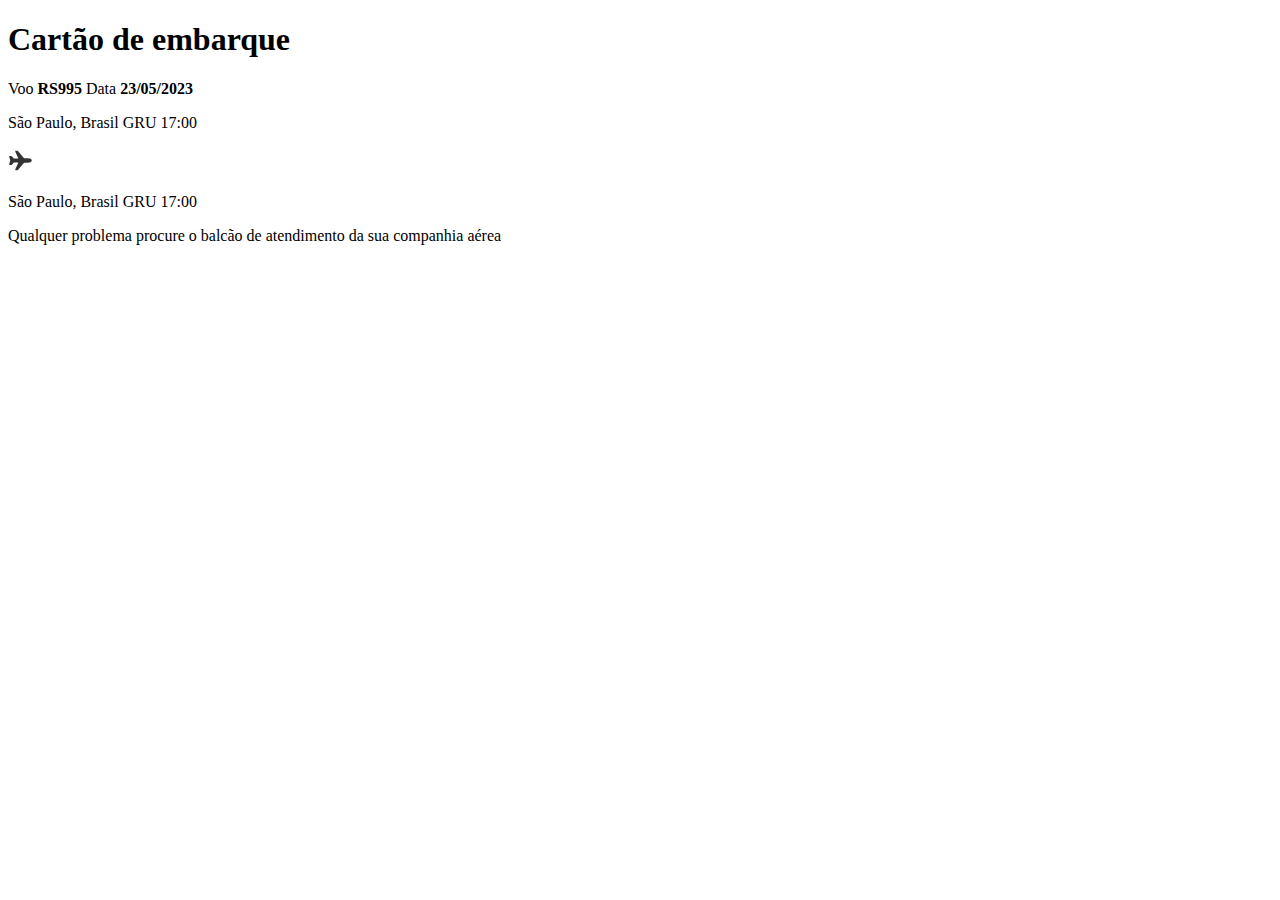
==== boarding-pass/index.html @ e6929c7a "new project" ====
<!DOCTYPE html>
<html lang="pt-br">
  <head>
    <meta charset="UTF-8" />
    <meta name="viewport" content="width=device-width, initial-scale=1.0" />
    <title>Cartão de embarque</title>
  </head>
  <body>
    <h1>Cartão de embarque</h1>
    <main>
      <div class="top">
        <div>
          <span>
            Voo
            <strong>RS995</strong>
          </span>
          <span>
            Data
            <strong>23/05/2023</strong>
          </span>
        </div>

        <div>
          <p>
            São Paulo, Brasil
            <span>GRU</span>
            <span>17:00</span>
          </p>
          <svg
            width="25"
            height="25"
            viewBox="0 0 25 25"
            fill="none"
            xmlns="http://www.w3.org/2000/svg"
          >
            <path
              d="M9.24782 22.25H8.00001C7.87463 22.25 7.75126 22.2185 7.64118 22.1585C7.53111 22.0984 7.43783 22.0118 7.3699 21.9064C7.30196 21.801 7.26153 21.6803 7.25229 21.5552C7.24306 21.4302 7.26532 21.3048 7.31704 21.1906L10.3386 14.5227L5.80157 14.4219L4.14688 16.4267C3.83141 16.8233 3.57969 17 2.93751 17H2.09751C1.96451 17.0043 1.83244 16.9764 1.71249 16.9188C1.59254 16.8612 1.48825 16.7755 1.40844 16.6691C1.29688 16.5186 1.18719 16.2636 1.29407 15.8998L2.22313 12.5717C2.23016 12.5469 2.2386 12.522 2.24798 12.4977C2.24844 12.4953 2.24844 12.4929 2.24798 12.4906C2.23829 12.4663 2.23 12.4414 2.22313 12.4161L1.29313 9.06687C1.19235 8.71016 1.30251 8.46078 1.41313 8.31406C1.48742 8.21549 1.58379 8.13573 1.69451 8.08118C1.80524 8.02664 1.92721 7.99883 2.05063 8H2.93751C3.41704 8 3.88251 8.21516 4.15626 8.5625L5.77673 10.5336L10.3386 10.4661L7.31798 3.80984C7.26618 3.69568 7.24384 3.57036 7.25298 3.44533C7.26211 3.3203 7.30245 3.19956 7.37029 3.09414C7.43813 2.98872 7.53131 2.90198 7.64132 2.84186C7.75132 2.78175 7.87464 2.75016 8.00001 2.75H9.26141C9.43739 2.75354 9.61032 2.79667 9.76734 2.8762C9.92437 2.95572 10.0615 3.0696 10.1684 3.20937L16.0302 10.3344L18.7381 10.2631C18.9364 10.2523 19.4858 10.2486 19.6128 10.2486C22.2031 10.25 23.75 11.0909 23.75 12.5C23.75 12.9434 23.5728 13.7656 22.3874 14.2887C21.6875 14.5981 20.7538 14.7547 19.6119 14.7547C19.4863 14.7547 18.9383 14.7509 18.7372 14.7402L16.0297 14.668L10.1534 21.793C10.0464 21.9321 9.9094 22.0454 9.75265 22.1246C9.59589 22.2037 9.42337 22.2465 9.24782 22.25Z"
              fill="black"
              fill-opacity="0.8"
            />
          </svg>

          <p>
            São Paulo, Brasil
            <span>GRU</span>
            <span>17:00</span>
          </p>
        </div>
      </div>
    </main>
    <p>
      Qualquer problema procure o balcão de atendimento da sua companhia aérea
    </p>
  </body>
</html>
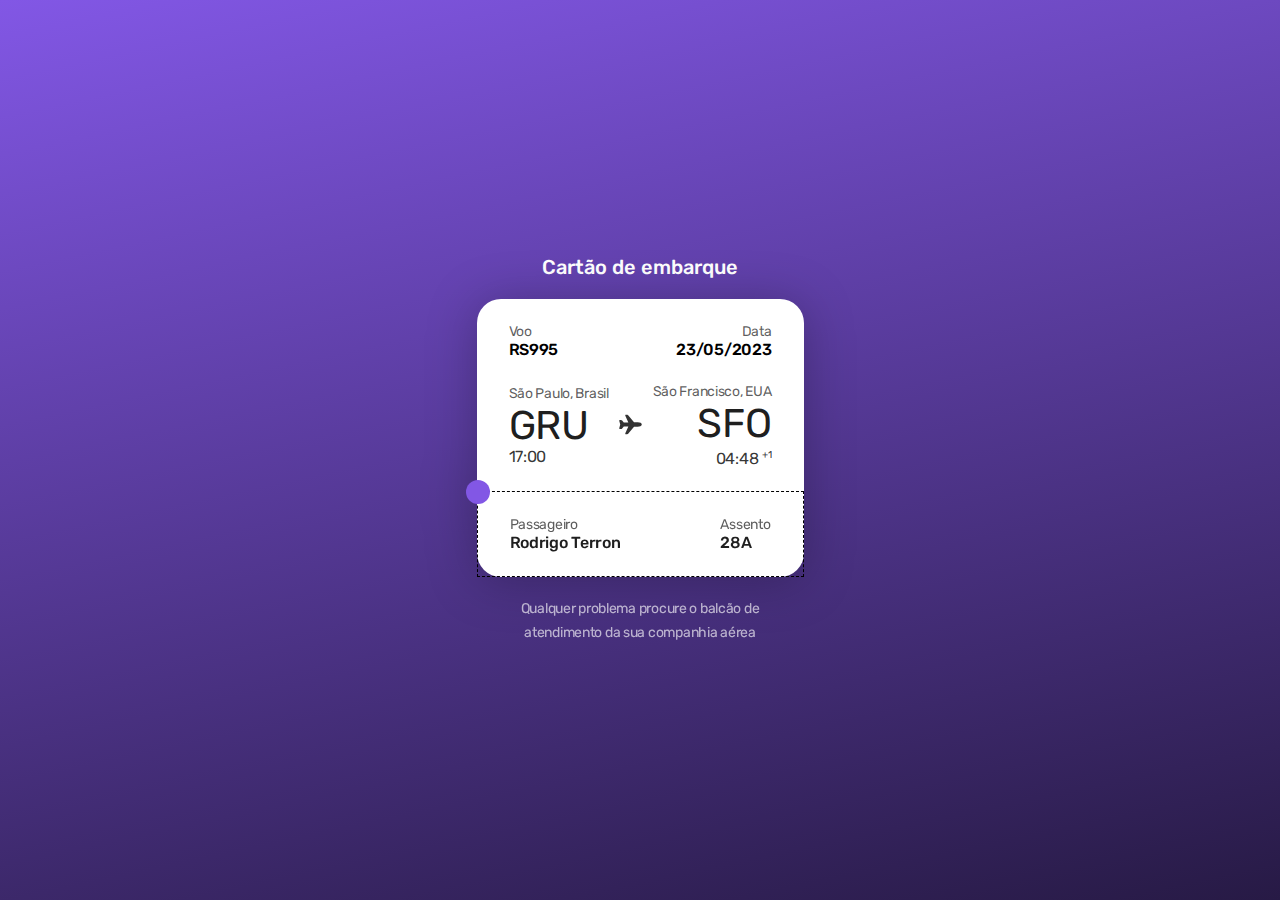
==== commit a216da8b: "top and center card" ====
--- a/boarding-pass/index.html
+++ b/boarding-pass/index.html
@@ -3,6 +3,13 @@
   <head>
     <meta charset="UTF-8" />
     <meta name="viewport" content="width=device-width, initial-scale=1.0" />
+    <link rel="stylesheet" href="style.css" />
+    <link rel="preconnect" href="https://fonts.googleapis.com" />
+    <link rel="preconnect" href="https://fonts.gstatic.com" crossorigin />
+    <link
+      href="https://fonts.googleapis.com/css2?family=Rubik:wght@400;500&display=swap"
+      rel="stylesheet"
+    />
     <title>Cartão de embarque</title>
   </head>
   <body>
@@ -10,14 +17,14 @@
     <main>
       <div class="top">
         <div>
-          <span>
+          <p>
             Voo
             <strong>RS995</strong>
-          </span>
-          <span>
+          </p>
+          <p>
             Data
             <strong>23/05/2023</strong>
-          </span>
+          </p>
         </div>
 
         <div>
@@ -41,11 +48,17 @@
           </svg>
 
           <p>
-            São Paulo, Brasil
-            <span>GRU</span>
-            <span>17:00</span>
+            São Francisco, EUA
+            <span>SFO</span>
+            <span>04:48 <sup>+1</sup></span>
           </p>
         </div>
+      </div>
+
+      <div class="center">
+        <p>Passageiro<span>Rodrigo Terron</span></p>
+        <p>Assento<span>28A</span></p>
+        <div class="ball"></div>
       </div>
     </main>
     <p>
--- a/boarding-pass/style.css
+++ b/boarding-pass/style.css
@@ -0,0 +1,151 @@
+:root {
+  font-size: 62.5%;
+}
+
+*,
+*::before,
+*::after {
+  box-sizing: border-box;
+}
+
+* {
+  margin: 0;
+  padding: 0;
+  font: inherit;
+}
+
+img,
+picture,
+svg,
+video {
+  display: block;
+  max-width: 100%;
+}
+
+body,
+input,
+button,
+textarea {
+  font-size: 1.6rem;
+
+  font-family: 'Rubik', sans-serif;
+  -webkit-font-smoothing: antialiased; /* deixa o contorno da fonte mais suave */
+}
+
+body {
+  min-height: 100vh;
+  background: linear-gradient(167.96deg, #8257e5 0%, #271a45 100%);
+  border-radius: 3.2rem;
+  
+  display: flex;
+  flex-direction: column;
+  justify-content: center;
+  align-items: center;
+  gap: 2rem;
+}
+
+h1 {
+  font-size: 2rem;
+  font-weight: 500;
+  color: #fff;
+}
+
+body > p {
+  color: #fff;
+  opacity: 0.64;
+  font-size: 1.4rem;
+  letter-spacing: -0.02em;
+  line-height: 24px;
+  text-align: center;
+
+  max-width: 30ch;
+}
+
+main {
+  background-color: #fff;
+  
+  border-radius: 2.4rem;
+  width: 32.7rem;
+  
+  filter: drop-shadow(0px 4px 24px rgba(0, 0, 0, 0.25));
+}
+
+main p {
+  display: flex;
+  flex-direction: column;
+  
+  font-size: 1.4rem;
+  letter-spacing: -0.02em;
+  font-weight: 400;
+  color: rgba(0, 0, 0, 0.64);
+}
+
+p strong {
+  font-size: 1.6rem;
+  font-weight: 500;
+  color:#000;
+}
+
+.top {
+  padding: 2.4rem 3.2rem;
+
+}
+
+.top > div:first-child {
+  display: flex;
+  justify-content: space-between;
+  margin-bottom: 2.4rem;
+}
+
+.top > div p:last-child {
+  text-align: end;
+}
+
+.top > div:last-child {
+  display: flex;
+  align-items: center;
+  justify-content: space-between;
+}
+
+.top > div:last-child p span:first-child{
+  color: rgba(0, 0, 0, 0.88);
+  font-size: 4rem;
+  font-size: 500;
+  line-height: 4.7rem;
+
+}
+.top > div:last-child p span:last-child{
+  color: rgba(0, 0, 0, 0.8);
+  font-size: 1.6rem;
+  line-height: 1.6rem;
+
+}
+
+sup {
+  font-size: 1rem;
+}
+
+.center {
+  position: relative;
+  display: flex;
+  justify-content: space-between;
+
+  border: 1px dashed #000;
+  padding: 2.4rem 3.2rem;
+}
+
+.center span {
+  color: rgba(0, 0, 0, 0.88);
+  font-weight: 500;
+  font-size: 1.6rem;
+  line-height: 1.9rem;
+}
+.ball {
+  width: 2.4rem;
+  height: 2.4rem;
+  background-color: #8257e5;
+  position: absolute;
+  top: -1.2rem;
+  left: -1.2rem;
+  border-radius: 50%;
+}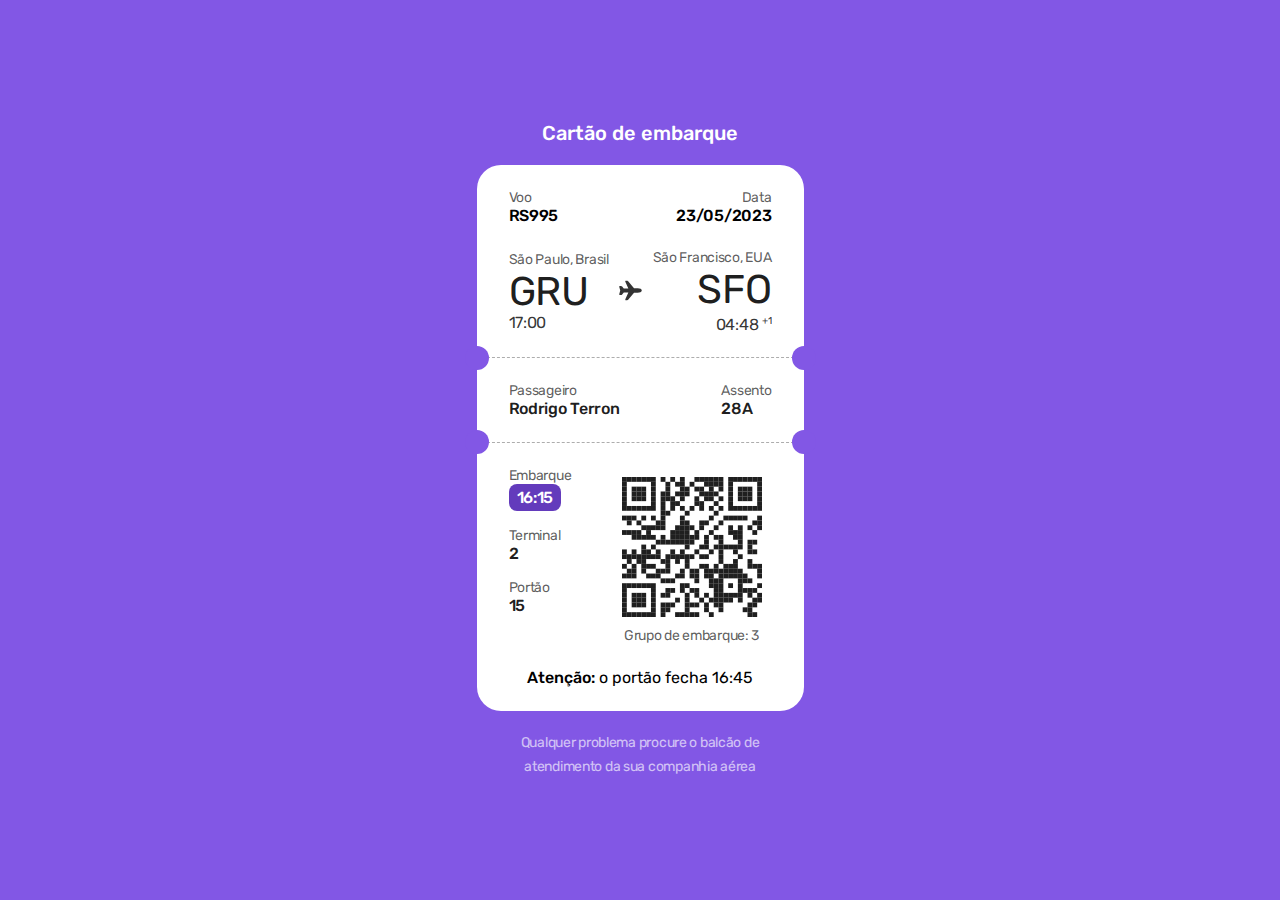
==== commit 4c560d28: "boracordar 6" ====
--- a/boarding-pass/index.html
+++ b/boarding-pass/index.html
@@ -58,8 +58,2189 @@
       <div class="center">
         <p>Passageiro<span>Rodrigo Terron</span></p>
         <p>Assento<span>28A</span></p>
-        <div class="ball"></div>
+        <div class="ball" id="b1"></div>
+        <div class="ball" id="b2"></div>
+        <div class="ball" id="b3"></div>
+        <div class="ball" id="b4"></div>
       </div>
+
+      <div class="bottom">
+        <div>
+          <p>
+            Embarque
+            <span>16:15</span>
+          </p>
+          <p>
+            Terminal
+            <span>2</span>
+          </p>
+          <p>
+            Portão
+            <span>15</span>
+          </p>
+        </div>
+        <div>
+          <svg
+            width="160"
+            height="160"
+            viewBox="0 0 160 160"
+            fill="none"
+            xmlns="http://www.w3.org/2000/svg"
+          >
+            <g clip-path="url(#clip0_1_930)">
+              <path d="M160 3.05176e-05H0V160H160V3.05176e-05Z" fill="white" />
+              <path
+                d="M14.8275 10.0001H9.99991V14.8277H14.8275V10.0001Z"
+                fill="black"
+                fill-opacity="0.88"
+              />
+              <path
+                d="M19.6551 10.0001H14.8275V14.8277H19.6551V10.0001Z"
+                fill="black"
+                fill-opacity="0.88"
+              />
+              <path
+                d="M24.4827 10.0001H19.6551V14.8277H24.4827V10.0001Z"
+                fill="black"
+                fill-opacity="0.88"
+              />
+              <path
+                d="M29.3103 10.0001H24.4827V14.8277H29.3103V10.0001Z"
+                fill="black"
+                fill-opacity="0.88"
+              />
+              <path
+                d="M34.1378 10.0001H29.3103V14.8277H34.1378V10.0001Z"
+                fill="black"
+                fill-opacity="0.88"
+              />
+              <path
+                d="M38.9654 10.0001H34.1378V14.8277H38.9654V10.0001Z"
+                fill="black"
+                fill-opacity="0.88"
+              />
+              <path
+                d="M43.793 10.0001H38.9654V14.8277H43.793V10.0001Z"
+                fill="black"
+                fill-opacity="0.88"
+              />
+              <path
+                d="M53.4482 10.0001H48.6206V14.8277H53.4482V10.0001Z"
+                fill="black"
+                fill-opacity="0.88"
+              />
+              <path
+                d="M63.1034 10.0001H58.2758V14.8277H63.1034V10.0001Z"
+                fill="black"
+                fill-opacity="0.88"
+              />
+              <path
+                d="M72.7585 10.0001H67.9309V14.8277H72.7585V10.0001Z"
+                fill="black"
+                fill-opacity="0.88"
+              />
+              <path
+                d="M87.2413 10.0001H82.4137V14.8277H87.2413V10.0001Z"
+                fill="black"
+                fill-opacity="0.88"
+              />
+              <path
+                d="M92.0689 10.0001H87.2413V14.8277H92.0689V10.0001Z"
+                fill="black"
+                fill-opacity="0.88"
+              />
+              <path
+                d="M96.8965 10.0001H92.0689V14.8277H96.8965V10.0001Z"
+                fill="black"
+                fill-opacity="0.88"
+              />
+              <path
+                d="M101.724 10.0001H96.8965V14.8277H101.724V10.0001Z"
+                fill="black"
+                fill-opacity="0.88"
+              />
+              <path
+                d="M106.552 10.0001H101.724V14.8277H106.552V10.0001Z"
+                fill="black"
+                fill-opacity="0.88"
+              />
+              <path
+                d="M111.379 10.0001H106.552V14.8277H111.379V10.0001Z"
+                fill="black"
+                fill-opacity="0.88"
+              />
+              <path
+                d="M121.034 10.0001H116.207V14.8277H121.034V10.0001Z"
+                fill="black"
+                fill-opacity="0.88"
+              />
+              <path
+                d="M125.862 10.0001H121.034V14.8277H125.862V10.0001Z"
+                fill="black"
+                fill-opacity="0.88"
+              />
+              <path
+                d="M130.69 10.0001H125.862V14.8277H130.69V10.0001Z"
+                fill="black"
+                fill-opacity="0.88"
+              />
+              <path
+                d="M135.517 10.0001H130.69V14.8277H135.517V10.0001Z"
+                fill="black"
+                fill-opacity="0.88"
+              />
+              <path
+                d="M140.345 10.0001H135.517V14.8277H140.345V10.0001Z"
+                fill="black"
+                fill-opacity="0.88"
+              />
+              <path
+                d="M145.172 10.0001H140.345V14.8277H145.172V10.0001Z"
+                fill="black"
+                fill-opacity="0.88"
+              />
+              <path
+                d="M150 10.0001H145.172V14.8277H150V10.0001Z"
+                fill="black"
+                fill-opacity="0.88"
+              />
+              <path
+                d="M14.8275 14.8277H9.99991V19.6553H14.8275V14.8277Z"
+                fill="black"
+                fill-opacity="0.88"
+              />
+              <path
+                d="M43.793 14.8277H38.9654V19.6553H43.793V14.8277Z"
+                fill="black"
+                fill-opacity="0.88"
+              />
+              <path
+                d="M58.2758 14.8277H53.4482V19.6553H58.2758V14.8277Z"
+                fill="black"
+                fill-opacity="0.88"
+              />
+              <path
+                d="M67.9309 14.8277H63.1034V19.6553H67.9309V14.8277Z"
+                fill="black"
+                fill-opacity="0.88"
+              />
+              <path
+                d="M72.7585 14.8277H67.9309V19.6553H72.7585V14.8277Z"
+                fill="black"
+                fill-opacity="0.88"
+              />
+              <path
+                d="M82.4137 14.8277H77.5861V19.6553H82.4137V14.8277Z"
+                fill="black"
+                fill-opacity="0.88"
+              />
+              <path
+                d="M96.8965 14.8277H92.0689V19.6553H96.8965V14.8277Z"
+                fill="black"
+                fill-opacity="0.88"
+              />
+              <path
+                d="M101.724 14.8277H96.8965V19.6553H101.724V14.8277Z"
+                fill="black"
+                fill-opacity="0.88"
+              />
+              <path
+                d="M106.552 14.8277H101.724V19.6553H106.552V14.8277Z"
+                fill="black"
+                fill-opacity="0.88"
+              />
+              <path
+                d="M111.379 14.8277H106.552V19.6553H111.379V14.8277Z"
+                fill="black"
+                fill-opacity="0.88"
+              />
+              <path
+                d="M121.034 14.8277H116.207V19.6553H121.034V14.8277Z"
+                fill="black"
+                fill-opacity="0.88"
+              />
+              <path
+                d="M150 14.8277H145.172V19.6553H150V14.8277Z"
+                fill="black"
+                fill-opacity="0.88"
+              />
+              <path
+                d="M14.8275 19.6553H9.99991V24.4829H14.8275V19.6553Z"
+                fill="black"
+                fill-opacity="0.88"
+              />
+              <path
+                d="M24.4827 19.6553H19.6551V24.4829H24.4827V19.6553Z"
+                fill="black"
+                fill-opacity="0.88"
+              />
+              <path
+                d="M29.3103 19.6553H24.4827V24.4829H29.3103V19.6553Z"
+                fill="black"
+                fill-opacity="0.88"
+              />
+              <path
+                d="M34.1378 19.6553H29.3103V24.4829H34.1378V19.6553Z"
+                fill="black"
+                fill-opacity="0.88"
+              />
+              <path
+                d="M43.793 19.6553H38.9654V24.4829H43.793V19.6553Z"
+                fill="black"
+                fill-opacity="0.88"
+              />
+              <path
+                d="M58.2758 19.6553H53.4482V24.4829H58.2758V19.6553Z"
+                fill="black"
+                fill-opacity="0.88"
+              />
+              <path
+                d="M72.7585 19.6553H67.9309V24.4829H72.7585V19.6553Z"
+                fill="black"
+                fill-opacity="0.88"
+              />
+              <path
+                d="M77.5861 19.6553H72.7585V24.4829H77.5861V19.6553Z"
+                fill="black"
+                fill-opacity="0.88"
+              />
+              <path
+                d="M87.2413 19.6553H82.4137V24.4829H87.2413V19.6553Z"
+                fill="black"
+                fill-opacity="0.88"
+              />
+              <path
+                d="M92.0689 19.6553H87.2413V24.4829H92.0689V19.6553Z"
+                fill="black"
+                fill-opacity="0.88"
+              />
+              <path
+                d="M101.724 19.6553H96.8965V24.4829H101.724V19.6553Z"
+                fill="black"
+                fill-opacity="0.88"
+              />
+              <path
+                d="M111.379 19.6553H106.552V24.4829H111.379V19.6553Z"
+                fill="black"
+                fill-opacity="0.88"
+              />
+              <path
+                d="M121.034 19.6553H116.207V24.4829H121.034V19.6553Z"
+                fill="black"
+                fill-opacity="0.88"
+              />
+              <path
+                d="M130.69 19.6553H125.862V24.4829H130.69V19.6553Z"
+                fill="black"
+                fill-opacity="0.88"
+              />
+              <path
+                d="M135.517 19.6553H130.69V24.4829H135.517V19.6553Z"
+                fill="black"
+                fill-opacity="0.88"
+              />
+              <path
+                d="M140.345 19.6553H135.517V24.4829H140.345V19.6553Z"
+                fill="black"
+                fill-opacity="0.88"
+              />
+              <path
+                d="M150 19.6553H145.172V24.4829H150V19.6553Z"
+                fill="black"
+                fill-opacity="0.88"
+              />
+              <path
+                d="M14.8275 24.4829H9.99991V29.3105H14.8275V24.4829Z"
+                fill="black"
+                fill-opacity="0.88"
+              />
+              <path
+                d="M24.4827 24.4829H19.6551V29.3105H24.4827V24.4829Z"
+                fill="black"
+                fill-opacity="0.88"
+              />
+              <path
+                d="M29.3103 24.4829H24.4827V29.3105H29.3103V24.4829Z"
+                fill="black"
+                fill-opacity="0.88"
+              />
+              <path
+                d="M34.1378 24.4829H29.3103V29.3105H34.1378V24.4829Z"
+                fill="black"
+                fill-opacity="0.88"
+              />
+              <path
+                d="M43.793 24.4829H38.9654V29.3105H43.793V24.4829Z"
+                fill="black"
+                fill-opacity="0.88"
+              />
+              <path
+                d="M53.4482 24.4829H48.6206V29.3105H53.4482V24.4829Z"
+                fill="black"
+                fill-opacity="0.88"
+              />
+              <path
+                d="M58.2758 24.4829H53.4482V29.3105H58.2758V24.4829Z"
+                fill="black"
+                fill-opacity="0.88"
+              />
+              <path
+                d="M67.9309 24.4829H63.1034V29.3105H67.9309V24.4829Z"
+                fill="black"
+                fill-opacity="0.88"
+              />
+              <path
+                d="M72.7585 24.4829H67.9309V29.3105H72.7585V24.4829Z"
+                fill="black"
+                fill-opacity="0.88"
+              />
+              <path
+                d="M77.5861 24.4829H72.7585V29.3105H77.5861V24.4829Z"
+                fill="black"
+                fill-opacity="0.88"
+              />
+              <path
+                d="M92.0689 24.4829H87.2413V29.3105H92.0689V24.4829Z"
+                fill="black"
+                fill-opacity="0.88"
+              />
+              <path
+                d="M96.8965 24.4829H92.0689V29.3105H96.8965V24.4829Z"
+                fill="black"
+                fill-opacity="0.88"
+              />
+              <path
+                d="M101.724 24.4829H96.8965V29.3105H101.724V24.4829Z"
+                fill="black"
+                fill-opacity="0.88"
+              />
+              <path
+                d="M106.552 24.4829H101.724V29.3105H106.552V24.4829Z"
+                fill="black"
+                fill-opacity="0.88"
+              />
+              <path
+                d="M121.034 24.4829H116.207V29.3105H121.034V24.4829Z"
+                fill="black"
+                fill-opacity="0.88"
+              />
+              <path
+                d="M130.69 24.4829H125.862V29.3105H130.69V24.4829Z"
+                fill="black"
+                fill-opacity="0.88"
+              />
+              <path
+                d="M135.517 24.4829H130.69V29.3105H135.517V24.4829Z"
+                fill="black"
+                fill-opacity="0.88"
+              />
+              <path
+                d="M140.345 24.4829H135.517V29.3105H140.345V24.4829Z"
+                fill="black"
+                fill-opacity="0.88"
+              />
+              <path
+                d="M150 24.4829H145.172V29.3105H150V24.4829Z"
+                fill="black"
+                fill-opacity="0.88"
+              />
+              <path
+                d="M14.8275 29.3105H9.99991V34.1381H14.8275V29.3105Z"
+                fill="black"
+                fill-opacity="0.88"
+              />
+              <path
+                d="M24.4827 29.3105H19.6551V34.1381H24.4827V29.3105Z"
+                fill="black"
+                fill-opacity="0.88"
+              />
+              <path
+                d="M29.3103 29.3105H24.4827V34.1381H29.3103V29.3105Z"
+                fill="black"
+                fill-opacity="0.88"
+              />
+              <path
+                d="M34.1378 29.3105H29.3103V34.1381H34.1378V29.3105Z"
+                fill="black"
+                fill-opacity="0.88"
+              />
+              <path
+                d="M43.793 29.3105H38.9654V34.1381H43.793V29.3105Z"
+                fill="black"
+                fill-opacity="0.88"
+              />
+              <path
+                d="M53.4482 29.3105H48.6206V34.1381H53.4482V29.3105Z"
+                fill="black"
+                fill-opacity="0.88"
+              />
+              <path
+                d="M58.2758 29.3105H53.4482V34.1381H58.2758V29.3105Z"
+                fill="black"
+                fill-opacity="0.88"
+              />
+              <path
+                d="M63.1034 29.3105H58.2758V34.1381H63.1034V29.3105Z"
+                fill="black"
+                fill-opacity="0.88"
+              />
+              <path
+                d="M72.7585 29.3105H67.9309V34.1381H72.7585V29.3105Z"
+                fill="black"
+                fill-opacity="0.88"
+              />
+              <path
+                d="M87.2413 29.3105H82.4137V34.1381H87.2413V29.3105Z"
+                fill="black"
+                fill-opacity="0.88"
+              />
+              <path
+                d="M96.8965 29.3105H92.0689V34.1381H96.8965V29.3105Z"
+                fill="black"
+                fill-opacity="0.88"
+              />
+              <path
+                d="M101.724 29.3105H96.8965V34.1381H101.724V29.3105Z"
+                fill="black"
+                fill-opacity="0.88"
+              />
+              <path
+                d="M111.379 29.3105H106.552V34.1381H111.379V29.3105Z"
+                fill="black"
+                fill-opacity="0.88"
+              />
+              <path
+                d="M121.034 29.3105H116.207V34.1381H121.034V29.3105Z"
+                fill="black"
+                fill-opacity="0.88"
+              />
+              <path
+                d="M130.69 29.3105H125.862V34.1381H130.69V29.3105Z"
+                fill="black"
+                fill-opacity="0.88"
+              />
+              <path
+                d="M135.517 29.3105H130.69V34.1381H135.517V29.3105Z"
+                fill="black"
+                fill-opacity="0.88"
+              />
+              <path
+                d="M140.345 29.3105H135.517V34.1381H140.345V29.3105Z"
+                fill="black"
+                fill-opacity="0.88"
+              />
+              <path
+                d="M150 29.3105H145.172V34.1381H150V29.3105Z"
+                fill="black"
+                fill-opacity="0.88"
+              />
+              <path
+                d="M14.8275 34.1381H9.99991V38.9656H14.8275V34.1381Z"
+                fill="black"
+                fill-opacity="0.88"
+              />
+              <path
+                d="M43.793 34.1381H38.9654V38.9656H43.793V34.1381Z"
+                fill="black"
+                fill-opacity="0.88"
+              />
+              <path
+                d="M53.4482 34.1381H48.6206V38.9656H53.4482V34.1381Z"
+                fill="black"
+                fill-opacity="0.88"
+              />
+              <path
+                d="M63.1034 34.1381H58.2758V38.9656H63.1034V34.1381Z"
+                fill="black"
+                fill-opacity="0.88"
+              />
+              <path
+                d="M67.9309 34.1381H63.1034V38.9656H67.9309V34.1381Z"
+                fill="black"
+                fill-opacity="0.88"
+              />
+              <path
+                d="M87.2413 34.1381H82.4137V38.9656H87.2413V34.1381Z"
+                fill="black"
+                fill-opacity="0.88"
+              />
+              <path
+                d="M92.0689 34.1381H87.2413V38.9656H92.0689V34.1381Z"
+                fill="black"
+                fill-opacity="0.88"
+              />
+              <path
+                d="M106.552 34.1381H101.724V38.9656H106.552V34.1381Z"
+                fill="black"
+                fill-opacity="0.88"
+              />
+              <path
+                d="M121.034 34.1381H116.207V38.9656H121.034V34.1381Z"
+                fill="black"
+                fill-opacity="0.88"
+              />
+              <path
+                d="M150 34.1381H145.172V38.9656H150V34.1381Z"
+                fill="black"
+                fill-opacity="0.88"
+              />
+              <path
+                d="M14.8275 38.9656H9.99991V43.7932H14.8275V38.9656Z"
+                fill="black"
+                fill-opacity="0.88"
+              />
+              <path
+                d="M19.6551 38.9656H14.8275V43.7932H19.6551V38.9656Z"
+                fill="black"
+                fill-opacity="0.88"
+              />
+              <path
+                d="M24.4827 38.9656H19.6551V43.7932H24.4827V38.9656Z"
+                fill="black"
+                fill-opacity="0.88"
+              />
+              <path
+                d="M29.3103 38.9656H24.4827V43.7932H29.3103V38.9656Z"
+                fill="black"
+                fill-opacity="0.88"
+              />
+              <path
+                d="M34.1378 38.9656H29.3103V43.7932H34.1378V38.9656Z"
+                fill="black"
+                fill-opacity="0.88"
+              />
+              <path
+                d="M38.9654 38.9656H34.1378V43.7932H38.9654V38.9656Z"
+                fill="black"
+                fill-opacity="0.88"
+              />
+              <path
+                d="M43.793 38.9656H38.9654V43.7932H43.793V38.9656Z"
+                fill="black"
+                fill-opacity="0.88"
+              />
+              <path
+                d="M53.4482 38.9656H48.6206V43.7932H53.4482V38.9656Z"
+                fill="black"
+                fill-opacity="0.88"
+              />
+              <path
+                d="M63.1034 38.9656H58.2758V43.7932H63.1034V38.9656Z"
+                fill="black"
+                fill-opacity="0.88"
+              />
+              <path
+                d="M72.7585 38.9656H67.9309V43.7932H72.7585V38.9656Z"
+                fill="black"
+                fill-opacity="0.88"
+              />
+              <path
+                d="M82.4137 38.9656H77.5861V43.7932H82.4137V38.9656Z"
+                fill="black"
+                fill-opacity="0.88"
+              />
+              <path
+                d="M92.0689 38.9656H87.2413V43.7932H92.0689V38.9656Z"
+                fill="black"
+                fill-opacity="0.88"
+              />
+              <path
+                d="M101.724 38.9656H96.8965V43.7932H101.724V38.9656Z"
+                fill="black"
+                fill-opacity="0.88"
+              />
+              <path
+                d="M111.379 38.9656H106.552V43.7932H111.379V38.9656Z"
+                fill="black"
+                fill-opacity="0.88"
+              />
+              <path
+                d="M121.034 38.9656H116.207V43.7932H121.034V38.9656Z"
+                fill="black"
+                fill-opacity="0.88"
+              />
+              <path
+                d="M125.862 38.9656H121.034V43.7932H125.862V38.9656Z"
+                fill="black"
+                fill-opacity="0.88"
+              />
+              <path
+                d="M130.69 38.9656H125.862V43.7932H130.69V38.9656Z"
+                fill="black"
+                fill-opacity="0.88"
+              />
+              <path
+                d="M135.517 38.9656H130.69V43.7932H135.517V38.9656Z"
+                fill="black"
+                fill-opacity="0.88"
+              />
+              <path
+                d="M140.345 38.9656H135.517V43.7932H140.345V38.9656Z"
+                fill="black"
+                fill-opacity="0.88"
+              />
+              <path
+                d="M145.172 38.9656H140.345V43.7932H145.172V38.9656Z"
+                fill="black"
+                fill-opacity="0.88"
+              />
+              <path
+                d="M150 38.9656H145.172V43.7932H150V38.9656Z"
+                fill="black"
+                fill-opacity="0.88"
+              />
+              <path
+                d="M53.4482 43.7932H48.6206V48.6208H53.4482V43.7932Z"
+                fill="black"
+                fill-opacity="0.88"
+              />
+              <path
+                d="M58.2758 43.7932H53.4482V48.6208H58.2758V43.7932Z"
+                fill="black"
+                fill-opacity="0.88"
+              />
+              <path
+                d="M77.5861 43.7932H72.7585V48.6208H77.5861V43.7932Z"
+                fill="black"
+                fill-opacity="0.88"
+              />
+              <path
+                d="M106.552 43.7932H101.724V48.6208H106.552V43.7932Z"
+                fill="black"
+                fill-opacity="0.88"
+              />
+              <path
+                d="M14.8275 48.6208H9.99991V53.4484H14.8275V48.6208Z"
+                fill="black"
+                fill-opacity="0.88"
+              />
+              <path
+                d="M19.6551 48.6208H14.8275V53.4484H19.6551V48.6208Z"
+                fill="black"
+                fill-opacity="0.88"
+              />
+              <path
+                d="M24.4827 48.6208H19.6551V53.4484H24.4827V48.6208Z"
+                fill="black"
+                fill-opacity="0.88"
+              />
+              <path
+                d="M34.1378 48.6208H29.3103V53.4484H34.1378V48.6208Z"
+                fill="black"
+                fill-opacity="0.88"
+              />
+              <path
+                d="M43.793 48.6208H38.9654V53.4484H43.793V48.6208Z"
+                fill="black"
+                fill-opacity="0.88"
+              />
+              <path
+                d="M53.4482 48.6208H48.6206V53.4484H53.4482V48.6208Z"
+                fill="black"
+                fill-opacity="0.88"
+              />
+              <path
+                d="M72.7585 48.6208H67.9309V53.4484H72.7585V48.6208Z"
+                fill="black"
+                fill-opacity="0.88"
+              />
+              <path
+                d="M101.724 48.6208H96.8965V53.4484H101.724V48.6208Z"
+                fill="black"
+                fill-opacity="0.88"
+              />
+              <path
+                d="M116.207 48.6208H111.379V53.4484H116.207V48.6208Z"
+                fill="black"
+                fill-opacity="0.88"
+              />
+              <path
+                d="M121.034 48.6208H116.207V53.4484H121.034V48.6208Z"
+                fill="black"
+                fill-opacity="0.88"
+              />
+              <path
+                d="M125.862 48.6208H121.034V53.4484H125.862V48.6208Z"
+                fill="black"
+                fill-opacity="0.88"
+              />
+              <path
+                d="M130.69 48.6208H125.862V53.4484H130.69V48.6208Z"
+                fill="black"
+                fill-opacity="0.88"
+              />
+              <path
+                d="M135.517 48.6208H130.69V53.4484H135.517V48.6208Z"
+                fill="black"
+                fill-opacity="0.88"
+              />
+              <path
+                d="M150 48.6208H145.172V53.4484H150V48.6208Z"
+                fill="black"
+                fill-opacity="0.88"
+              />
+              <path
+                d="M19.6551 53.4484H14.8275V58.276H19.6551V53.4484Z"
+                fill="black"
+                fill-opacity="0.88"
+              />
+              <path
+                d="M29.3103 53.4484H24.4827V58.276H29.3103V53.4484Z"
+                fill="black"
+                fill-opacity="0.88"
+              />
+              <path
+                d="M48.6206 53.4484H43.793V58.276H48.6206V53.4484Z"
+                fill="black"
+                fill-opacity="0.88"
+              />
+              <path
+                d="M53.4482 53.4484H48.6206V58.276H53.4482V53.4484Z"
+                fill="black"
+                fill-opacity="0.88"
+              />
+              <path
+                d="M72.7585 53.4484H67.9309V58.276H72.7585V53.4484Z"
+                fill="black"
+                fill-opacity="0.88"
+              />
+              <path
+                d="M77.5861 53.4484H72.7585V58.276H77.5861V53.4484Z"
+                fill="black"
+                fill-opacity="0.88"
+              />
+              <path
+                d="M92.0689 53.4484H87.2413V58.276H92.0689V53.4484Z"
+                fill="black"
+                fill-opacity="0.88"
+              />
+              <path
+                d="M96.8965 53.4484H92.0689V58.276H96.8965V53.4484Z"
+                fill="black"
+                fill-opacity="0.88"
+              />
+              <path
+                d="M111.379 53.4484H106.552V58.276H111.379V53.4484Z"
+                fill="black"
+                fill-opacity="0.88"
+              />
+              <path
+                d="M145.172 53.4484H140.345V58.276H145.172V53.4484Z"
+                fill="black"
+                fill-opacity="0.88"
+              />
+              <path
+                d="M150 53.4484H145.172V58.276H150V53.4484Z"
+                fill="black"
+                fill-opacity="0.88"
+              />
+              <path
+                d="M34.1378 58.276H29.3103V63.1036H34.1378V58.276Z"
+                fill="black"
+                fill-opacity="0.88"
+              />
+              <path
+                d="M38.9654 58.276H34.1378V63.1036H38.9654V58.276Z"
+                fill="black"
+                fill-opacity="0.88"
+              />
+              <path
+                d="M43.793 58.276H38.9654V63.1036H43.793V58.276Z"
+                fill="black"
+                fill-opacity="0.88"
+              />
+              <path
+                d="M48.6206 58.276H43.793V63.1036H48.6206V58.276Z"
+                fill="black"
+                fill-opacity="0.88"
+              />
+              <path
+                d="M53.4482 58.276H48.6206V63.1036H53.4482V58.276Z"
+                fill="black"
+                fill-opacity="0.88"
+              />
+              <path
+                d="M67.9309 58.276H63.1034V63.1036H67.9309V58.276Z"
+                fill="black"
+                fill-opacity="0.88"
+              />
+              <path
+                d="M72.7585 58.276H67.9309V63.1036H72.7585V58.276Z"
+                fill="black"
+                fill-opacity="0.88"
+              />
+              <path
+                d="M77.5861 58.276H72.7585V63.1036H77.5861V58.276Z"
+                fill="black"
+                fill-opacity="0.88"
+              />
+              <path
+                d="M82.4137 58.276H77.5861V63.1036H82.4137V58.276Z"
+                fill="black"
+                fill-opacity="0.88"
+              />
+              <path
+                d="M92.0689 58.276H87.2413V63.1036H92.0689V58.276Z"
+                fill="black"
+                fill-opacity="0.88"
+              />
+              <path
+                d="M106.552 58.276H101.724V63.1036H106.552V58.276Z"
+                fill="black"
+                fill-opacity="0.88"
+              />
+              <path
+                d="M121.034 58.276H116.207V63.1036H121.034V58.276Z"
+                fill="black"
+                fill-opacity="0.88"
+              />
+              <path
+                d="M130.69 58.276H125.862V63.1036H130.69V58.276Z"
+                fill="black"
+                fill-opacity="0.88"
+              />
+              <path
+                d="M140.345 58.276H135.517V63.1036H140.345V58.276Z"
+                fill="black"
+                fill-opacity="0.88"
+              />
+              <path
+                d="M150 58.276H145.172V63.1036H150V58.276Z"
+                fill="black"
+                fill-opacity="0.88"
+              />
+              <path
+                d="M14.8275 63.1036H9.99991V67.9312H14.8275V63.1036Z"
+                fill="black"
+                fill-opacity="0.88"
+              />
+              <path
+                d="M19.6551 63.1036H14.8275V67.9312H19.6551V63.1036Z"
+                fill="black"
+                fill-opacity="0.88"
+              />
+              <path
+                d="M24.4827 63.1036H19.6551V67.9312H24.4827V63.1036Z"
+                fill="black"
+                fill-opacity="0.88"
+              />
+              <path
+                d="M29.3103 63.1036H24.4827V67.9312H29.3103V63.1036Z"
+                fill="black"
+                fill-opacity="0.88"
+              />
+              <path
+                d="M38.9654 63.1036H34.1378V67.9312H38.9654V63.1036Z"
+                fill="black"
+                fill-opacity="0.88"
+              />
+              <path
+                d="M63.1034 63.1036H58.2758V67.9312H63.1034V63.1036Z"
+                fill="black"
+                fill-opacity="0.88"
+              />
+              <path
+                d="M67.9309 63.1036H63.1034V67.9312H67.9309V63.1036Z"
+                fill="black"
+                fill-opacity="0.88"
+              />
+              <path
+                d="M72.7585 63.1036H67.9309V67.9312H72.7585V63.1036Z"
+                fill="black"
+                fill-opacity="0.88"
+              />
+              <path
+                d="M77.5861 63.1036H72.7585V67.9312H77.5861V63.1036Z"
+                fill="black"
+                fill-opacity="0.88"
+              />
+              <path
+                d="M87.2413 63.1036H82.4137V67.9312H87.2413V63.1036Z"
+                fill="black"
+                fill-opacity="0.88"
+              />
+              <path
+                d="M101.724 63.1036H96.8965V67.9312H101.724V63.1036Z"
+                fill="black"
+                fill-opacity="0.88"
+              />
+              <path
+                d="M121.034 63.1036H116.207V67.9312H121.034V63.1036Z"
+                fill="black"
+                fill-opacity="0.88"
+              />
+              <path
+                d="M125.862 63.1036H121.034V67.9312H125.862V63.1036Z"
+                fill="black"
+                fill-opacity="0.88"
+              />
+              <path
+                d="M130.69 63.1036H125.862V67.9312H130.69V63.1036Z"
+                fill="black"
+                fill-opacity="0.88"
+              />
+              <path
+                d="M145.172 63.1036H140.345V67.9312H145.172V63.1036Z"
+                fill="black"
+                fill-opacity="0.88"
+              />
+              <path
+                d="M24.4827 67.9312H19.6551V72.7587H24.4827V67.9312Z"
+                fill="black"
+                fill-opacity="0.88"
+              />
+              <path
+                d="M29.3103 67.9312H24.4827V72.7587H29.3103V67.9312Z"
+                fill="black"
+                fill-opacity="0.88"
+              />
+              <path
+                d="M34.1378 67.9312H29.3103V72.7587H34.1378V67.9312Z"
+                fill="black"
+                fill-opacity="0.88"
+              />
+              <path
+                d="M38.9654 67.9312H34.1378V72.7587H38.9654V67.9312Z"
+                fill="black"
+                fill-opacity="0.88"
+              />
+              <path
+                d="M43.793 67.9312H38.9654V72.7587H43.793V67.9312Z"
+                fill="black"
+                fill-opacity="0.88"
+              />
+              <path
+                d="M53.4482 67.9312H48.6206V72.7587H53.4482V67.9312Z"
+                fill="black"
+                fill-opacity="0.88"
+              />
+              <path
+                d="M63.1034 67.9312H58.2758V72.7587H63.1034V67.9312Z"
+                fill="black"
+                fill-opacity="0.88"
+              />
+              <path
+                d="M67.9309 67.9312H63.1034V72.7587H67.9309V67.9312Z"
+                fill="black"
+                fill-opacity="0.88"
+              />
+              <path
+                d="M72.7585 67.9312H67.9309V72.7587H72.7585V67.9312Z"
+                fill="black"
+                fill-opacity="0.88"
+              />
+              <path
+                d="M77.5861 67.9312H72.7585V72.7587H77.5861V67.9312Z"
+                fill="black"
+                fill-opacity="0.88"
+              />
+              <path
+                d="M82.4137 67.9312H77.5861V72.7587H82.4137V67.9312Z"
+                fill="black"
+                fill-opacity="0.88"
+              />
+              <path
+                d="M87.2413 67.9312H82.4137V72.7587H87.2413V67.9312Z"
+                fill="black"
+                fill-opacity="0.88"
+              />
+              <path
+                d="M96.8965 67.9312H92.0689V72.7587H96.8965V67.9312Z"
+                fill="black"
+                fill-opacity="0.88"
+              />
+              <path
+                d="M106.552 67.9312H101.724V72.7587H106.552V67.9312Z"
+                fill="black"
+                fill-opacity="0.88"
+              />
+              <path
+                d="M111.379 67.9312H106.552V72.7587H111.379V67.9312Z"
+                fill="black"
+                fill-opacity="0.88"
+              />
+              <path
+                d="M125.862 67.9312H121.034V72.7587H125.862V67.9312Z"
+                fill="black"
+                fill-opacity="0.88"
+              />
+              <path
+                d="M130.69 67.9312H125.862V72.7587H130.69V67.9312Z"
+                fill="black"
+                fill-opacity="0.88"
+              />
+              <path
+                d="M48.6206 72.7587H43.793V77.5863H48.6206V72.7587Z"
+                fill="black"
+                fill-opacity="0.88"
+              />
+              <path
+                d="M53.4482 72.7587H48.6206V77.5863H53.4482V72.7587Z"
+                fill="black"
+                fill-opacity="0.88"
+              />
+              <path
+                d="M58.2758 72.7587H53.4482V77.5863H58.2758V72.7587Z"
+                fill="black"
+                fill-opacity="0.88"
+              />
+              <path
+                d="M63.1034 72.7587H58.2758V77.5863H63.1034V72.7587Z"
+                fill="black"
+                fill-opacity="0.88"
+              />
+              <path
+                d="M67.9309 72.7587H63.1034V77.5863H67.9309V72.7587Z"
+                fill="black"
+                fill-opacity="0.88"
+              />
+              <path
+                d="M72.7585 72.7587H67.9309V77.5863H72.7585V72.7587Z"
+                fill="black"
+                fill-opacity="0.88"
+              />
+              <path
+                d="M77.5861 72.7587H72.7585V77.5863H77.5861V72.7587Z"
+                fill="black"
+                fill-opacity="0.88"
+              />
+              <path
+                d="M82.4137 72.7587H77.5861V77.5863H82.4137V72.7587Z"
+                fill="black"
+                fill-opacity="0.88"
+              />
+              <path
+                d="M96.8965 72.7587H92.0689V77.5863H96.8965V72.7587Z"
+                fill="black"
+                fill-opacity="0.88"
+              />
+              <path
+                d="M111.379 72.7587H106.552V77.5863H111.379V72.7587Z"
+                fill="black"
+                fill-opacity="0.88"
+              />
+              <path
+                d="M130.69 72.7587H125.862V77.5863H130.69V72.7587Z"
+                fill="black"
+                fill-opacity="0.88"
+              />
+              <path
+                d="M140.345 72.7587H135.517V77.5863H140.345V72.7587Z"
+                fill="black"
+                fill-opacity="0.88"
+              />
+              <path
+                d="M145.172 72.7587H140.345V77.5863H145.172V72.7587Z"
+                fill="black"
+                fill-opacity="0.88"
+              />
+              <path
+                d="M34.1378 77.5863H29.3103V82.4139H34.1378V77.5863Z"
+                fill="black"
+                fill-opacity="0.88"
+              />
+              <path
+                d="M43.793 77.5863H38.9654V82.4139H43.793V77.5863Z"
+                fill="black"
+                fill-opacity="0.88"
+              />
+              <path
+                d="M77.5861 77.5863H72.7585V82.4139H77.5861V77.5863Z"
+                fill="black"
+                fill-opacity="0.88"
+              />
+              <path
+                d="M92.0689 77.5863H87.2413V82.4139H92.0689V77.5863Z"
+                fill="black"
+                fill-opacity="0.88"
+              />
+              <path
+                d="M96.8965 77.5863H92.0689V82.4139H96.8965V77.5863Z"
+                fill="black"
+                fill-opacity="0.88"
+              />
+              <path
+                d="M106.552 77.5863H101.724V82.4139H106.552V77.5863Z"
+                fill="black"
+                fill-opacity="0.88"
+              />
+              <path
+                d="M111.379 77.5863H106.552V82.4139H111.379V77.5863Z"
+                fill="black"
+                fill-opacity="0.88"
+              />
+              <path
+                d="M116.207 77.5863H111.379V82.4139H116.207V77.5863Z"
+                fill="black"
+                fill-opacity="0.88"
+              />
+              <path
+                d="M121.034 77.5863H116.207V82.4139H121.034V77.5863Z"
+                fill="black"
+                fill-opacity="0.88"
+              />
+              <path
+                d="M125.862 77.5863H121.034V82.4139H125.862V77.5863Z"
+                fill="black"
+                fill-opacity="0.88"
+              />
+              <path
+                d="M130.69 77.5863H125.862V82.4139H130.69V77.5863Z"
+                fill="black"
+                fill-opacity="0.88"
+              />
+              <path
+                d="M140.345 77.5863H135.517V82.4139H140.345V77.5863Z"
+                fill="black"
+                fill-opacity="0.88"
+              />
+              <path
+                d="M14.8275 82.4139H9.99991V87.2415H14.8275V82.4139Z"
+                fill="black"
+                fill-opacity="0.88"
+              />
+              <path
+                d="M24.4827 82.4139H19.6551V87.2415H24.4827V82.4139Z"
+                fill="black"
+                fill-opacity="0.88"
+              />
+              <path
+                d="M34.1378 82.4139H29.3103V87.2415H34.1378V82.4139Z"
+                fill="black"
+                fill-opacity="0.88"
+              />
+              <path
+                d="M38.9654 82.4139H34.1378V87.2415H38.9654V82.4139Z"
+                fill="black"
+                fill-opacity="0.88"
+              />
+              <path
+                d="M48.6206 82.4139H43.793V87.2415H48.6206V82.4139Z"
+                fill="black"
+                fill-opacity="0.88"
+              />
+              <path
+                d="M63.1034 82.4139H58.2758V87.2415H63.1034V82.4139Z"
+                fill="black"
+                fill-opacity="0.88"
+              />
+              <path
+                d="M72.7585 82.4139H67.9309V87.2415H72.7585V82.4139Z"
+                fill="black"
+                fill-opacity="0.88"
+              />
+              <path
+                d="M87.2413 82.4139H82.4137V87.2415H87.2413V82.4139Z"
+                fill="black"
+                fill-opacity="0.88"
+              />
+              <path
+                d="M101.724 82.4139H96.8965V87.2415H101.724V82.4139Z"
+                fill="black"
+                fill-opacity="0.88"
+              />
+              <path
+                d="M111.379 82.4139H106.552V87.2415H111.379V82.4139Z"
+                fill="black"
+                fill-opacity="0.88"
+              />
+              <path
+                d="M125.862 82.4139H121.034V87.2415H125.862V82.4139Z"
+                fill="black"
+                fill-opacity="0.88"
+              />
+              <path
+                d="M140.345 82.4139H135.517V87.2415H140.345V82.4139Z"
+                fill="black"
+                fill-opacity="0.88"
+              />
+              <path
+                d="M145.172 82.4139H140.345V87.2415H145.172V82.4139Z"
+                fill="black"
+                fill-opacity="0.88"
+              />
+              <path
+                d="M14.8275 87.2415H9.99991V92.0691H14.8275V87.2415Z"
+                fill="black"
+                fill-opacity="0.88"
+              />
+              <path
+                d="M19.6551 87.2415H14.8275V92.0691H19.6551V87.2415Z"
+                fill="black"
+                fill-opacity="0.88"
+              />
+              <path
+                d="M24.4827 87.2415H19.6551V92.0691H24.4827V87.2415Z"
+                fill="black"
+                fill-opacity="0.88"
+              />
+              <path
+                d="M29.3103 87.2415H24.4827V92.0691H29.3103V87.2415Z"
+                fill="black"
+                fill-opacity="0.88"
+              />
+              <path
+                d="M34.1378 87.2415H29.3103V92.0691H34.1378V87.2415Z"
+                fill="black"
+                fill-opacity="0.88"
+              />
+              <path
+                d="M38.9654 87.2415H34.1378V92.0691H38.9654V87.2415Z"
+                fill="black"
+                fill-opacity="0.88"
+              />
+              <path
+                d="M43.793 87.2415H38.9654V92.0691H43.793V87.2415Z"
+                fill="black"
+                fill-opacity="0.88"
+              />
+              <path
+                d="M48.6206 87.2415H43.793V92.0691H48.6206V87.2415Z"
+                fill="black"
+                fill-opacity="0.88"
+              />
+              <path
+                d="M58.2758 87.2415H53.4482V92.0691H58.2758V87.2415Z"
+                fill="black"
+                fill-opacity="0.88"
+              />
+              <path
+                d="M63.1034 87.2415H58.2758V92.0691H63.1034V87.2415Z"
+                fill="black"
+                fill-opacity="0.88"
+              />
+              <path
+                d="M67.9309 87.2415H63.1034V92.0691H67.9309V87.2415Z"
+                fill="black"
+                fill-opacity="0.88"
+              />
+              <path
+                d="M72.7585 87.2415H67.9309V92.0691H72.7585V87.2415Z"
+                fill="black"
+                fill-opacity="0.88"
+              />
+              <path
+                d="M77.5861 87.2415H72.7585V92.0691H77.5861V87.2415Z"
+                fill="black"
+                fill-opacity="0.88"
+              />
+              <path
+                d="M82.4137 87.2415H77.5861V92.0691H82.4137V87.2415Z"
+                fill="black"
+                fill-opacity="0.88"
+              />
+              <path
+                d="M92.0689 87.2415H87.2413V92.0691H92.0689V87.2415Z"
+                fill="black"
+                fill-opacity="0.88"
+              />
+              <path
+                d="M96.8965 87.2415H92.0689V92.0691H96.8965V87.2415Z"
+                fill="black"
+                fill-opacity="0.88"
+              />
+              <path
+                d="M111.379 87.2415H106.552V92.0691H111.379V87.2415Z"
+                fill="black"
+                fill-opacity="0.88"
+              />
+              <path
+                d="M130.69 87.2415H125.862V92.0691H130.69V87.2415Z"
+                fill="black"
+                fill-opacity="0.88"
+              />
+              <path
+                d="M19.6551 92.0691H14.8275V96.8967H19.6551V92.0691Z"
+                fill="black"
+                fill-opacity="0.88"
+              />
+              <path
+                d="M29.3103 92.0691H24.4827V96.8967H29.3103V92.0691Z"
+                fill="black"
+                fill-opacity="0.88"
+              />
+              <path
+                d="M34.1378 92.0691H29.3103V96.8967H34.1378V92.0691Z"
+                fill="black"
+                fill-opacity="0.88"
+              />
+              <path
+                d="M53.4482 92.0691H48.6206V96.8967H53.4482V92.0691Z"
+                fill="black"
+                fill-opacity="0.88"
+              />
+              <path
+                d="M58.2758 92.0691H53.4482V96.8967H58.2758V92.0691Z"
+                fill="black"
+                fill-opacity="0.88"
+              />
+              <path
+                d="M67.9309 92.0691H63.1034V96.8967H67.9309V92.0691Z"
+                fill="black"
+                fill-opacity="0.88"
+              />
+              <path
+                d="M77.5861 92.0691H72.7585V96.8967H77.5861V92.0691Z"
+                fill="black"
+                fill-opacity="0.88"
+              />
+              <path
+                d="M111.379 92.0691H106.552V96.8967H111.379V92.0691Z"
+                fill="black"
+                fill-opacity="0.88"
+              />
+              <path
+                d="M125.862 92.0691H121.034V96.8967H125.862V92.0691Z"
+                fill="black"
+                fill-opacity="0.88"
+              />
+              <path
+                d="M140.345 92.0691H135.517V96.8967H140.345V92.0691Z"
+                fill="black"
+                fill-opacity="0.88"
+              />
+              <path
+                d="M14.8275 96.8967H9.99991V101.724H14.8275V96.8967Z"
+                fill="black"
+                fill-opacity="0.88"
+              />
+              <path
+                d="M24.4827 96.8967H19.6551V101.724H24.4827V96.8967Z"
+                fill="black"
+                fill-opacity="0.88"
+              />
+              <path
+                d="M34.1378 96.8967H29.3103V101.724H34.1378V96.8967Z"
+                fill="black"
+                fill-opacity="0.88"
+              />
+              <path
+                d="M38.9654 96.8967H34.1378V101.724H38.9654V96.8967Z"
+                fill="black"
+                fill-opacity="0.88"
+              />
+              <path
+                d="M43.793 96.8967H38.9654V101.724H43.793V96.8967Z"
+                fill="black"
+                fill-opacity="0.88"
+              />
+              <path
+                d="M58.2758 96.8967H53.4482V101.724H58.2758V96.8967Z"
+                fill="black"
+                fill-opacity="0.88"
+              />
+              <path
+                d="M77.5861 96.8967H72.7585V101.724H77.5861V96.8967Z"
+                fill="black"
+                fill-opacity="0.88"
+              />
+              <path
+                d="M92.0689 96.8967H87.2413V101.724H92.0689V96.8967Z"
+                fill="black"
+                fill-opacity="0.88"
+              />
+              <path
+                d="M96.8965 96.8967H92.0689V101.724H96.8965V96.8967Z"
+                fill="black"
+                fill-opacity="0.88"
+              />
+              <path
+                d="M106.552 96.8967H101.724V101.724H106.552V96.8967Z"
+                fill="black"
+                fill-opacity="0.88"
+              />
+              <path
+                d="M116.207 96.8967H111.379V101.724H116.207V96.8967Z"
+                fill="black"
+                fill-opacity="0.88"
+              />
+              <path
+                d="M121.034 96.8967H116.207V101.724H121.034V96.8967Z"
+                fill="black"
+                fill-opacity="0.88"
+              />
+              <path
+                d="M125.862 96.8967H121.034V101.724H125.862V96.8967Z"
+                fill="black"
+                fill-opacity="0.88"
+              />
+              <path
+                d="M140.345 96.8967H135.517V101.724H140.345V96.8967Z"
+                fill="black"
+                fill-opacity="0.88"
+              />
+              <path
+                d="M145.172 96.8967H140.345V101.724H145.172V96.8967Z"
+                fill="black"
+                fill-opacity="0.88"
+              />
+              <path
+                d="M150 96.8967H145.172V101.724H150V96.8967Z"
+                fill="black"
+                fill-opacity="0.88"
+              />
+              <path
+                d="M19.6551 101.724H14.8275V106.552H19.6551V101.724Z"
+                fill="black"
+                fill-opacity="0.88"
+              />
+              <path
+                d="M24.4827 101.724H19.6551V106.552H24.4827V101.724Z"
+                fill="black"
+                fill-opacity="0.88"
+              />
+              <path
+                d="M34.1378 101.724H29.3103V106.552H34.1378V101.724Z"
+                fill="black"
+                fill-opacity="0.88"
+              />
+              <path
+                d="M48.6206 101.724H43.793V106.552H48.6206V101.724Z"
+                fill="black"
+                fill-opacity="0.88"
+              />
+              <path
+                d="M53.4482 101.724H48.6206V106.552H53.4482V101.724Z"
+                fill="black"
+                fill-opacity="0.88"
+              />
+              <path
+                d="M58.2758 101.724H53.4482V106.552H58.2758V101.724Z"
+                fill="black"
+                fill-opacity="0.88"
+              />
+              <path
+                d="M72.7585 101.724H67.9309V106.552H72.7585V101.724Z"
+                fill="black"
+                fill-opacity="0.88"
+              />
+              <path
+                d="M82.4137 101.724H77.5861V106.552H82.4137V101.724Z"
+                fill="black"
+                fill-opacity="0.88"
+              />
+              <path
+                d="M87.2413 101.724H82.4137V106.552H87.2413V101.724Z"
+                fill="black"
+                fill-opacity="0.88"
+              />
+              <path
+                d="M96.8965 101.724H92.0689V106.552H96.8965V101.724Z"
+                fill="black"
+                fill-opacity="0.88"
+              />
+              <path
+                d="M101.724 101.724H96.8965V106.552H101.724V101.724Z"
+                fill="black"
+                fill-opacity="0.88"
+              />
+              <path
+                d="M106.552 101.724H101.724V106.552H106.552V101.724Z"
+                fill="black"
+                fill-opacity="0.88"
+              />
+              <path
+                d="M111.379 101.724H106.552V106.552H111.379V101.724Z"
+                fill="black"
+                fill-opacity="0.88"
+              />
+              <path
+                d="M116.207 101.724H111.379V106.552H116.207V101.724Z"
+                fill="black"
+                fill-opacity="0.88"
+              />
+              <path
+                d="M121.034 101.724H116.207V106.552H121.034V101.724Z"
+                fill="black"
+                fill-opacity="0.88"
+              />
+              <path
+                d="M125.862 101.724H121.034V106.552H125.862V101.724Z"
+                fill="black"
+                fill-opacity="0.88"
+              />
+              <path
+                d="M130.69 101.724H125.862V106.552H130.69V101.724Z"
+                fill="black"
+                fill-opacity="0.88"
+              />
+              <path
+                d="M150 101.724H145.172V106.552H150V101.724Z"
+                fill="black"
+                fill-opacity="0.88"
+              />
+              <path
+                d="M14.8275 106.552H9.99991V111.379H14.8275V106.552Z"
+                fill="black"
+                fill-opacity="0.88"
+              />
+              <path
+                d="M19.6551 106.552H14.8275V111.379H19.6551V106.552Z"
+                fill="black"
+                fill-opacity="0.88"
+              />
+              <path
+                d="M24.4827 106.552H19.6551V111.379H24.4827V106.552Z"
+                fill="black"
+                fill-opacity="0.88"
+              />
+              <path
+                d="M38.9654 106.552H34.1378V111.379H38.9654V106.552Z"
+                fill="black"
+                fill-opacity="0.88"
+              />
+              <path
+                d="M43.793 106.552H38.9654V111.379H43.793V106.552Z"
+                fill="black"
+                fill-opacity="0.88"
+              />
+              <path
+                d="M48.6206 106.552H43.793V111.379H48.6206V106.552Z"
+                fill="black"
+                fill-opacity="0.88"
+              />
+              <path
+                d="M67.9309 106.552H63.1034V111.379H67.9309V106.552Z"
+                fill="black"
+                fill-opacity="0.88"
+              />
+              <path
+                d="M72.7585 106.552H67.9309V111.379H72.7585V106.552Z"
+                fill="black"
+                fill-opacity="0.88"
+              />
+              <path
+                d="M82.4137 106.552H77.5861V111.379H82.4137V106.552Z"
+                fill="black"
+                fill-opacity="0.88"
+              />
+              <path
+                d="M87.2413 106.552H82.4137V111.379H87.2413V106.552Z"
+                fill="black"
+                fill-opacity="0.88"
+              />
+              <path
+                d="M96.8965 106.552H92.0689V111.379H96.8965V106.552Z"
+                fill="black"
+                fill-opacity="0.88"
+              />
+              <path
+                d="M101.724 106.552H96.8965V111.379H101.724V106.552Z"
+                fill="black"
+                fill-opacity="0.88"
+              />
+              <path
+                d="M111.379 106.552H106.552V111.379H111.379V106.552Z"
+                fill="black"
+                fill-opacity="0.88"
+              />
+              <path
+                d="M116.207 106.552H111.379V111.379H116.207V106.552Z"
+                fill="black"
+                fill-opacity="0.88"
+              />
+              <path
+                d="M121.034 106.552H116.207V111.379H121.034V106.552Z"
+                fill="black"
+                fill-opacity="0.88"
+              />
+              <path
+                d="M125.862 106.552H121.034V111.379H125.862V106.552Z"
+                fill="black"
+                fill-opacity="0.88"
+              />
+              <path
+                d="M130.69 106.552H125.862V111.379H130.69V106.552Z"
+                fill="black"
+                fill-opacity="0.88"
+              />
+              <path
+                d="M135.517 106.552H130.69V111.379H135.517V106.552Z"
+                fill="black"
+                fill-opacity="0.88"
+              />
+              <path
+                d="M150 106.552H145.172V111.379H150V106.552Z"
+                fill="black"
+                fill-opacity="0.88"
+              />
+              <path
+                d="M53.4482 111.379H48.6206V116.207H53.4482V111.379Z"
+                fill="black"
+                fill-opacity="0.88"
+              />
+              <path
+                d="M58.2758 111.379H53.4482V116.207H58.2758V111.379Z"
+                fill="black"
+                fill-opacity="0.88"
+              />
+              <path
+                d="M63.1034 111.379H58.2758V116.207H63.1034V111.379Z"
+                fill="black"
+                fill-opacity="0.88"
+              />
+              <path
+                d="M87.2413 111.379H82.4137V116.207H87.2413V111.379Z"
+                fill="black"
+                fill-opacity="0.88"
+              />
+              <path
+                d="M101.724 111.379H96.8965V116.207H101.724V111.379Z"
+                fill="black"
+                fill-opacity="0.88"
+              />
+              <path
+                d="M106.552 111.379H101.724V116.207H106.552V111.379Z"
+                fill="black"
+                fill-opacity="0.88"
+              />
+              <path
+                d="M111.379 111.379H106.552V116.207H111.379V111.379Z"
+                fill="black"
+                fill-opacity="0.88"
+              />
+              <path
+                d="M130.69 111.379H125.862V116.207H130.69V111.379Z"
+                fill="black"
+                fill-opacity="0.88"
+              />
+              <path
+                d="M135.517 111.379H130.69V116.207H135.517V111.379Z"
+                fill="black"
+                fill-opacity="0.88"
+              />
+              <path
+                d="M140.345 111.379H135.517V116.207H140.345V111.379Z"
+                fill="black"
+                fill-opacity="0.88"
+              />
+              <path
+                d="M14.8275 116.207H9.99991V121.035H14.8275V116.207Z"
+                fill="black"
+                fill-opacity="0.88"
+              />
+              <path
+                d="M19.6551 116.207H14.8275V121.035H19.6551V116.207Z"
+                fill="black"
+                fill-opacity="0.88"
+              />
+              <path
+                d="M24.4827 116.207H19.6551V121.035H24.4827V116.207Z"
+                fill="black"
+                fill-opacity="0.88"
+              />
+              <path
+                d="M29.3103 116.207H24.4827V121.035H29.3103V116.207Z"
+                fill="black"
+                fill-opacity="0.88"
+              />
+              <path
+                d="M34.1378 116.207H29.3103V121.035H34.1378V116.207Z"
+                fill="black"
+                fill-opacity="0.88"
+              />
+              <path
+                d="M38.9654 116.207H34.1378V121.035H38.9654V116.207Z"
+                fill="black"
+                fill-opacity="0.88"
+              />
+              <path
+                d="M43.793 116.207H38.9654V121.035H43.793V116.207Z"
+                fill="black"
+                fill-opacity="0.88"
+              />
+              <path
+                d="M72.7585 116.207H67.9309V121.035H72.7585V116.207Z"
+                fill="black"
+                fill-opacity="0.88"
+              />
+              <path
+                d="M77.5861 116.207H72.7585V121.035H77.5861V116.207Z"
+                fill="black"
+                fill-opacity="0.88"
+              />
+              <path
+                d="M101.724 116.207H96.8965V121.035H101.724V116.207Z"
+                fill="black"
+                fill-opacity="0.88"
+              />
+              <path
+                d="M106.552 116.207H101.724V121.035H106.552V116.207Z"
+                fill="black"
+                fill-opacity="0.88"
+              />
+              <path
+                d="M111.379 116.207H106.552V121.035H111.379V116.207Z"
+                fill="black"
+                fill-opacity="0.88"
+              />
+              <path
+                d="M121.034 116.207H116.207V121.035H121.034V116.207Z"
+                fill="black"
+                fill-opacity="0.88"
+              />
+              <path
+                d="M130.69 116.207H125.862V121.035H130.69V116.207Z"
+                fill="black"
+                fill-opacity="0.88"
+              />
+              <path
+                d="M150 116.207H145.172V121.035H150V116.207Z"
+                fill="black"
+                fill-opacity="0.88"
+              />
+              <path
+                d="M14.8275 121.035H9.99991V125.862H14.8275V121.035Z"
+                fill="black"
+                fill-opacity="0.88"
+              />
+              <path
+                d="M43.793 121.035H38.9654V125.862H43.793V121.035Z"
+                fill="black"
+                fill-opacity="0.88"
+              />
+              <path
+                d="M58.2758 121.035H53.4482V125.862H58.2758V121.035Z"
+                fill="black"
+                fill-opacity="0.88"
+              />
+              <path
+                d="M63.1034 121.035H58.2758V125.862H63.1034V121.035Z"
+                fill="black"
+                fill-opacity="0.88"
+              />
+              <path
+                d="M72.7585 121.035H67.9309V125.862H72.7585V121.035Z"
+                fill="black"
+                fill-opacity="0.88"
+              />
+              <path
+                d="M82.4137 121.035H77.5861V125.862H82.4137V121.035Z"
+                fill="black"
+                fill-opacity="0.88"
+              />
+              <path
+                d="M87.2413 121.035H82.4137V125.862H87.2413V121.035Z"
+                fill="black"
+                fill-opacity="0.88"
+              />
+              <path
+                d="M106.552 121.035H101.724V125.862H106.552V121.035Z"
+                fill="black"
+                fill-opacity="0.88"
+              />
+              <path
+                d="M111.379 121.035H106.552V125.862H111.379V121.035Z"
+                fill="black"
+                fill-opacity="0.88"
+              />
+              <path
+                d="M130.69 121.035H125.862V125.862H130.69V121.035Z"
+                fill="black"
+                fill-opacity="0.88"
+              />
+              <path
+                d="M135.517 121.035H130.69V125.862H135.517V121.035Z"
+                fill="black"
+                fill-opacity="0.88"
+              />
+              <path
+                d="M140.345 121.035H135.517V125.862H140.345V121.035Z"
+                fill="black"
+                fill-opacity="0.88"
+              />
+              <path
+                d="M145.172 121.035H140.345V125.862H145.172V121.035Z"
+                fill="black"
+                fill-opacity="0.88"
+              />
+              <path
+                d="M14.8275 125.862H9.99991V130.69H14.8275V125.862Z"
+                fill="black"
+                fill-opacity="0.88"
+              />
+              <path
+                d="M24.4827 125.862H19.6551V130.69H24.4827V125.862Z"
+                fill="black"
+                fill-opacity="0.88"
+              />
+              <path
+                d="M29.3103 125.862H24.4827V130.69H29.3103V125.862Z"
+                fill="black"
+                fill-opacity="0.88"
+              />
+              <path
+                d="M34.1378 125.862H29.3103V130.69H34.1378V125.862Z"
+                fill="black"
+                fill-opacity="0.88"
+              />
+              <path
+                d="M43.793 125.862H38.9654V130.69H43.793V125.862Z"
+                fill="black"
+                fill-opacity="0.88"
+              />
+              <path
+                d="M53.4482 125.862H48.6206V130.69H53.4482V125.862Z"
+                fill="black"
+                fill-opacity="0.88"
+              />
+              <path
+                d="M58.2758 125.862H53.4482V130.69H58.2758V125.862Z"
+                fill="black"
+                fill-opacity="0.88"
+              />
+              <path
+                d="M77.5861 125.862H72.7585V130.69H77.5861V125.862Z"
+                fill="black"
+                fill-opacity="0.88"
+              />
+              <path
+                d="M87.2413 125.862H82.4137V130.69H87.2413V125.862Z"
+                fill="black"
+                fill-opacity="0.88"
+              />
+              <path
+                d="M96.8965 125.862H92.0689V130.69H96.8965V125.862Z"
+                fill="black"
+                fill-opacity="0.88"
+              />
+              <path
+                d="M106.552 125.862H101.724V130.69H106.552V125.862Z"
+                fill="black"
+                fill-opacity="0.88"
+              />
+              <path
+                d="M111.379 125.862H106.552V130.69H111.379V125.862Z"
+                fill="black"
+                fill-opacity="0.88"
+              />
+              <path
+                d="M116.207 125.862H111.379V130.69H116.207V125.862Z"
+                fill="black"
+                fill-opacity="0.88"
+              />
+              <path
+                d="M121.034 125.862H116.207V130.69H121.034V125.862Z"
+                fill="black"
+                fill-opacity="0.88"
+              />
+              <path
+                d="M125.862 125.862H121.034V130.69H125.862V125.862Z"
+                fill="black"
+                fill-opacity="0.88"
+              />
+              <path
+                d="M130.69 125.862H125.862V130.69H130.69V125.862Z"
+                fill="black"
+                fill-opacity="0.88"
+              />
+              <path
+                d="M140.345 125.862H135.517V130.69H140.345V125.862Z"
+                fill="black"
+                fill-opacity="0.88"
+              />
+              <path
+                d="M150 125.862H145.172V130.69H150V125.862Z"
+                fill="black"
+                fill-opacity="0.88"
+              />
+              <path
+                d="M14.8275 130.69H9.99991V135.517H14.8275V130.69Z"
+                fill="black"
+                fill-opacity="0.88"
+              />
+              <path
+                d="M24.4827 130.69H19.6551V135.517H24.4827V130.69Z"
+                fill="black"
+                fill-opacity="0.88"
+              />
+              <path
+                d="M29.3103 130.69H24.4827V135.517H29.3103V130.69Z"
+                fill="black"
+                fill-opacity="0.88"
+              />
+              <path
+                d="M34.1378 130.69H29.3103V135.517H34.1378V130.69Z"
+                fill="black"
+                fill-opacity="0.88"
+              />
+              <path
+                d="M43.793 130.69H38.9654V135.517H43.793V130.69Z"
+                fill="black"
+                fill-opacity="0.88"
+              />
+              <path
+                d="M67.9309 130.69H63.1034V135.517H67.9309V130.69Z"
+                fill="black"
+                fill-opacity="0.88"
+              />
+              <path
+                d="M77.5861 130.69H72.7585V135.517H77.5861V130.69Z"
+                fill="black"
+                fill-opacity="0.88"
+              />
+              <path
+                d="M92.0689 130.69H87.2413V135.517H92.0689V130.69Z"
+                fill="black"
+                fill-opacity="0.88"
+              />
+              <path
+                d="M101.724 130.69H96.8965V135.517H101.724V130.69Z"
+                fill="black"
+                fill-opacity="0.88"
+              />
+              <path
+                d="M106.552 130.69H101.724V135.517H106.552V130.69Z"
+                fill="black"
+                fill-opacity="0.88"
+              />
+              <path
+                d="M111.379 130.69H106.552V135.517H111.379V130.69Z"
+                fill="black"
+                fill-opacity="0.88"
+              />
+              <path
+                d="M116.207 130.69H111.379V135.517H116.207V130.69Z"
+                fill="black"
+                fill-opacity="0.88"
+              />
+              <path
+                d="M121.034 130.69H116.207V135.517H121.034V130.69Z"
+                fill="black"
+                fill-opacity="0.88"
+              />
+              <path
+                d="M130.69 130.69H125.862V135.517H130.69V130.69Z"
+                fill="black"
+                fill-opacity="0.88"
+              />
+              <path
+                d="M145.172 130.69H140.345V135.517H145.172V130.69Z"
+                fill="black"
+                fill-opacity="0.88"
+              />
+              <path
+                d="M150 130.69H145.172V135.517H150V130.69Z"
+                fill="black"
+                fill-opacity="0.88"
+              />
+              <path
+                d="M14.8275 135.517H9.99991V140.345H14.8275V135.517Z"
+                fill="black"
+                fill-opacity="0.88"
+              />
+              <path
+                d="M24.4827 135.517H19.6551V140.345H24.4827V135.517Z"
+                fill="black"
+                fill-opacity="0.88"
+              />
+              <path
+                d="M29.3103 135.517H24.4827V140.345H29.3103V135.517Z"
+                fill="black"
+                fill-opacity="0.88"
+              />
+              <path
+                d="M34.1378 135.517H29.3103V140.345H34.1378V135.517Z"
+                fill="black"
+                fill-opacity="0.88"
+              />
+              <path
+                d="M43.793 135.517H38.9654V140.345H43.793V135.517Z"
+                fill="black"
+                fill-opacity="0.88"
+              />
+              <path
+                d="M53.4482 135.517H48.6206V140.345H53.4482V135.517Z"
+                fill="black"
+                fill-opacity="0.88"
+              />
+              <path
+                d="M58.2758 135.517H53.4482V140.345H58.2758V135.517Z"
+                fill="black"
+                fill-opacity="0.88"
+              />
+              <path
+                d="M63.1034 135.517H58.2758V140.345H63.1034V135.517Z"
+                fill="black"
+                fill-opacity="0.88"
+              />
+              <path
+                d="M77.5861 135.517H72.7585V140.345H77.5861V135.517Z"
+                fill="black"
+                fill-opacity="0.88"
+              />
+              <path
+                d="M82.4137 135.517H77.5861V140.345H82.4137V135.517Z"
+                fill="black"
+                fill-opacity="0.88"
+              />
+              <path
+                d="M87.2413 135.517H82.4137V140.345H87.2413V135.517Z"
+                fill="black"
+                fill-opacity="0.88"
+              />
+              <path
+                d="M96.8965 135.517H92.0689V140.345H96.8965V135.517Z"
+                fill="black"
+                fill-opacity="0.88"
+              />
+              <path
+                d="M106.552 135.517H101.724V140.345H106.552V135.517Z"
+                fill="black"
+                fill-opacity="0.88"
+              />
+              <path
+                d="M111.379 135.517H106.552V140.345H111.379V135.517Z"
+                fill="black"
+                fill-opacity="0.88"
+              />
+              <path
+                d="M140.345 135.517H135.517V140.345H140.345V135.517Z"
+                fill="black"
+                fill-opacity="0.88"
+              />
+              <path
+                d="M145.172 135.517H140.345V140.345H145.172V135.517Z"
+                fill="black"
+                fill-opacity="0.88"
+              />
+              <path
+                d="M14.8275 140.345H9.99991V145.173H14.8275V140.345Z"
+                fill="black"
+                fill-opacity="0.88"
+              />
+              <path
+                d="M43.793 140.345H38.9654V145.173H43.793V140.345Z"
+                fill="black"
+                fill-opacity="0.88"
+              />
+              <path
+                d="M53.4482 140.345H48.6206V145.173H53.4482V140.345Z"
+                fill="black"
+                fill-opacity="0.88"
+              />
+              <path
+                d="M58.2758 140.345H53.4482V145.173H58.2758V140.345Z"
+                fill="black"
+                fill-opacity="0.88"
+              />
+              <path
+                d="M77.5861 140.345H72.7585V145.173H77.5861V140.345Z"
+                fill="black"
+                fill-opacity="0.88"
+              />
+              <path
+                d="M96.8965 140.345H92.0689V145.173H96.8965V140.345Z"
+                fill="black"
+                fill-opacity="0.88"
+              />
+              <path
+                d="M111.379 140.345H106.552V145.173H111.379V140.345Z"
+                fill="black"
+                fill-opacity="0.88"
+              />
+              <path
+                d="M135.517 140.345H130.69V145.173H135.517V140.345Z"
+                fill="black"
+                fill-opacity="0.88"
+              />
+              <path
+                d="M140.345 140.345H135.517V145.173H140.345V140.345Z"
+                fill="black"
+                fill-opacity="0.88"
+              />
+              <path
+                d="M14.8275 145.173H9.99991V150H14.8275V145.173Z"
+                fill="black"
+                fill-opacity="0.88"
+              />
+              <path
+                d="M19.6551 145.173H14.8275V150H19.6551V145.173Z"
+                fill="black"
+                fill-opacity="0.88"
+              />
+              <path
+                d="M24.4827 145.173H19.6551V150H24.4827V145.173Z"
+                fill="black"
+                fill-opacity="0.88"
+              />
+              <path
+                d="M29.3103 145.173H24.4827V150H29.3103V145.173Z"
+                fill="black"
+                fill-opacity="0.88"
+              />
+              <path
+                d="M34.1378 145.173H29.3103V150H34.1378V145.173Z"
+                fill="black"
+                fill-opacity="0.88"
+              />
+              <path
+                d="M38.9654 145.173H34.1378V150H38.9654V145.173Z"
+                fill="black"
+                fill-opacity="0.88"
+              />
+              <path
+                d="M43.793 145.173H38.9654V150H43.793V145.173Z"
+                fill="black"
+                fill-opacity="0.88"
+              />
+              <path
+                d="M53.4482 145.173H48.6206V150H53.4482V145.173Z"
+                fill="black"
+                fill-opacity="0.88"
+              />
+              <path
+                d="M67.9309 145.173H63.1034V150H67.9309V145.173Z"
+                fill="black"
+                fill-opacity="0.88"
+              />
+              <path
+                d="M72.7585 145.173H67.9309V150H72.7585V145.173Z"
+                fill="black"
+                fill-opacity="0.88"
+              />
+              <path
+                d="M77.5861 145.173H72.7585V150H77.5861V145.173Z"
+                fill="black"
+                fill-opacity="0.88"
+              />
+              <path
+                d="M82.4137 145.173H77.5861V150H82.4137V145.173Z"
+                fill="black"
+                fill-opacity="0.88"
+              />
+              <path
+                d="M87.2413 145.173H82.4137V150H87.2413V145.173Z"
+                fill="black"
+                fill-opacity="0.88"
+              />
+              <path
+                d="M101.724 145.173H96.8965V150H101.724V145.173Z"
+                fill="black"
+                fill-opacity="0.88"
+              />
+              <path
+                d="M140.345 145.173H135.517V150H140.345V145.173Z"
+                fill="black"
+                fill-opacity="0.88"
+              />
+              <path
+                d="M145.172 145.173H140.345V150H145.172V145.173Z"
+                fill="black"
+                fill-opacity="0.88"
+              />
+            </g>
+            <defs>
+              <clipPath id="clip0_1_930">
+                <rect width="160" height="160" fill="white" />
+              </clipPath>
+            </defs>
+          </svg>
+          <p>Grupo de embarque: 3</p>
+        </div>
+      </div>
+
+      <footer><strong>Atenção:</strong> o portão fecha 16:45</footer>
     </main>
     <p>
       Qualquer problema procure o balcão de atendimento da sua companhia aérea
--- a/boarding-pass/style.css
+++ b/boarding-pass/style.css
@@ -34,7 +34,9 @@
 
 body {
   min-height: 100vh;
-  background: linear-gradient(167.96deg, #8257e5 0%, #271a45 100%);
+  background-color: #8257e5;
+
+  /* background: linear-gradient(167.96deg, #8257e5 0%, #271a45 100%); */
   border-radius: 3.2rem;
   
   display: flex;
@@ -67,7 +69,8 @@
   border-radius: 2.4rem;
   width: 32.7rem;
   
-  filter: drop-shadow(0px 4px 24px rgba(0, 0, 0, 0.25));
+  /* filter: drop-shadow(0px 4px 24px rgba(0, 0, 0, 0.25)); */
+  padding-bottom: 2.4rem;
 }
 
 main p {
@@ -130,7 +133,8 @@
   display: flex;
   justify-content: space-between;
 
-  border: 1px dashed #000;
+  border-top: 1px dashed #adadad;
+  border-bottom: 1px dashed #adadad;
   padding: 2.4rem 3.2rem;
 }
 
@@ -145,7 +149,65 @@
   height: 2.4rem;
   background-color: #8257e5;
   position: absolute;
+
+  border-radius: 50%;
+}
+
+#b1 {
   top: -1.2rem;
   left: -1.2rem;
-  border-radius: 50%;
+}
+
+#b2 {
+  top: -1.2rem;
+  right: -1.2rem;
+}
+
+#b3 {
+  bottom: -1.2rem;
+  left: -1.2rem;
+}
+#b4 {
+  bottom: -1.2rem;
+  right: -1.2rem;
+}
+
+.bottom {
+  display: flex;
+  justify-content: space-between;
+  padding: 2.4rem 3.2rem;
+}
+
+.bottom > div:first-child {
+  display: flex;
+  flex-direction: column;
+  gap: 1.6rem;
+}
+
+.bottom > div:last-child {
+  display: flex;
+  flex-direction: column;
+  align-items: center;
+}
+
+.bottom p:first-child span {
+  padding: 4px .8rem;
+  color: #fff;
+  width: fit-content;
+  border-radius: .8rem;
+  background-color: #633BBC;
+}
+
+.bottom p span {
+  color: rgba(0, 0, 0, 0.88);
+  font-size: 1.6rem;
+  font-weight: 500;
+} 
+
+footer {
+  text-align: center;
+}
+
+footer strong {
+  font-weight: 500;
 }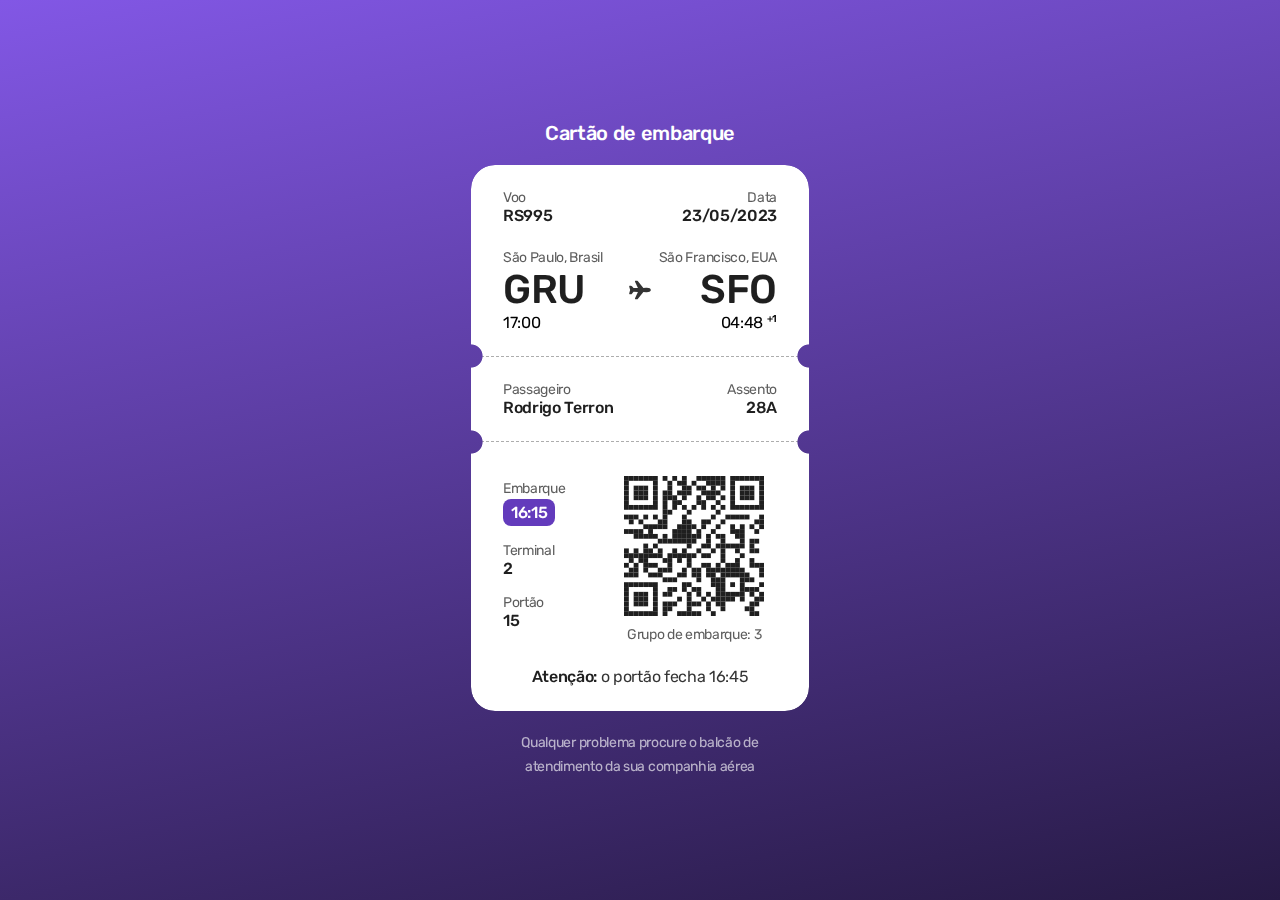
==== commit f53b12cb: "refactoring boarding-pass" ====
--- a/boarding-pass/index.html
+++ b/boarding-pass/index.html
@@ -3,2247 +3,86 @@
   <head>
     <meta charset="UTF-8" />
     <meta name="viewport" content="width=device-width, initial-scale=1.0" />
-    <link rel="stylesheet" href="style.css" />
+    <link rel="stylesheet" href="./style.css" />
     <link rel="preconnect" href="https://fonts.googleapis.com" />
     <link rel="preconnect" href="https://fonts.gstatic.com" crossorigin />
     <link
       href="https://fonts.googleapis.com/css2?family=Rubik:wght@400;500&display=swap"
       rel="stylesheet"
     />
-    <title>Cartão de embarque</title>
+    <title>boarding-pass</title>
   </head>
   <body>
-    <h1>Cartão de embarque</h1>
-    <main>
-      <div class="top">
-        <div>
-          <p>
-            Voo
-            <strong>RS995</strong>
-          </p>
-          <p>
-            Data
-            <strong>23/05/2023</strong>
-          </p>
-        </div>
-
-        <div>
-          <p>
-            São Paulo, Brasil
-            <span>GRU</span>
-            <span>17:00</span>
-          </p>
-          <svg
-            width="25"
-            height="25"
-            viewBox="0 0 25 25"
-            fill="none"
-            xmlns="http://www.w3.org/2000/svg"
-          >
-            <path
-              d="M9.24782 22.25H8.00001C7.87463 22.25 7.75126 22.2185 7.64118 22.1585C7.53111 22.0984 7.43783 22.0118 7.3699 21.9064C7.30196 21.801 7.26153 21.6803 7.25229 21.5552C7.24306 21.4302 7.26532 21.3048 7.31704 21.1906L10.3386 14.5227L5.80157 14.4219L4.14688 16.4267C3.83141 16.8233 3.57969 17 2.93751 17H2.09751C1.96451 17.0043 1.83244 16.9764 1.71249 16.9188C1.59254 16.8612 1.48825 16.7755 1.40844 16.6691C1.29688 16.5186 1.18719 16.2636 1.29407 15.8998L2.22313 12.5717C2.23016 12.5469 2.2386 12.522 2.24798 12.4977C2.24844 12.4953 2.24844 12.4929 2.24798 12.4906C2.23829 12.4663 2.23 12.4414 2.22313 12.4161L1.29313 9.06687C1.19235 8.71016 1.30251 8.46078 1.41313 8.31406C1.48742 8.21549 1.58379 8.13573 1.69451 8.08118C1.80524 8.02664 1.92721 7.99883 2.05063 8H2.93751C3.41704 8 3.88251 8.21516 4.15626 8.5625L5.77673 10.5336L10.3386 10.4661L7.31798 3.80984C7.26618 3.69568 7.24384 3.57036 7.25298 3.44533C7.26211 3.3203 7.30245 3.19956 7.37029 3.09414C7.43813 2.98872 7.53131 2.90198 7.64132 2.84186C7.75132 2.78175 7.87464 2.75016 8.00001 2.75H9.26141C9.43739 2.75354 9.61032 2.79667 9.76734 2.8762C9.92437 2.95572 10.0615 3.0696 10.1684 3.20937L16.0302 10.3344L18.7381 10.2631C18.9364 10.2523 19.4858 10.2486 19.6128 10.2486C22.2031 10.25 23.75 11.0909 23.75 12.5C23.75 12.9434 23.5728 13.7656 22.3874 14.2887C21.6875 14.5981 20.7538 14.7547 19.6119 14.7547C19.4863 14.7547 18.9383 14.7509 18.7372 14.7402L16.0297 14.668L10.1534 21.793C10.0464 21.9321 9.9094 22.0454 9.75265 22.1246C9.59589 22.2037 9.42337 22.2465 9.24782 22.25Z"
-              fill="black"
-              fill-opacity="0.8"
-            />
-          </svg>
-
-          <p>
-            São Francisco, EUA
-            <span>SFO</span>
-            <span>04:48 <sup>+1</sup></span>
-          </p>
-        </div>
-      </div>
-
-      <div class="center">
-        <p>Passageiro<span>Rodrigo Terron</span></p>
-        <p>Assento<span>28A</span></p>
-        <div class="ball" id="b1"></div>
-        <div class="ball" id="b2"></div>
-        <div class="ball" id="b3"></div>
-        <div class="ball" id="b4"></div>
-      </div>
-
-      <div class="bottom">
-        <div>
-          <p>
-            Embarque
-            <span>16:15</span>
-          </p>
-          <p>
-            Terminal
-            <span>2</span>
-          </p>
-          <p>
-            Portão
-            <span>15</span>
-          </p>
-        </div>
-        <div>
-          <svg
-            width="160"
-            height="160"
-            viewBox="0 0 160 160"
-            fill="none"
-            xmlns="http://www.w3.org/2000/svg"
-          >
-            <g clip-path="url(#clip0_1_930)">
-              <path d="M160 3.05176e-05H0V160H160V3.05176e-05Z" fill="white" />
-              <path
-                d="M14.8275 10.0001H9.99991V14.8277H14.8275V10.0001Z"
-                fill="black"
-                fill-opacity="0.88"
-              />
-              <path
-                d="M19.6551 10.0001H14.8275V14.8277H19.6551V10.0001Z"
-                fill="black"
-                fill-opacity="0.88"
-              />
-              <path
-                d="M24.4827 10.0001H19.6551V14.8277H24.4827V10.0001Z"
-                fill="black"
-                fill-opacity="0.88"
-              />
-              <path
-                d="M29.3103 10.0001H24.4827V14.8277H29.3103V10.0001Z"
-                fill="black"
-                fill-opacity="0.88"
-              />
-              <path
-                d="M34.1378 10.0001H29.3103V14.8277H34.1378V10.0001Z"
-                fill="black"
-                fill-opacity="0.88"
-              />
-              <path
-                d="M38.9654 10.0001H34.1378V14.8277H38.9654V10.0001Z"
-                fill="black"
-                fill-opacity="0.88"
-              />
-              <path
-                d="M43.793 10.0001H38.9654V14.8277H43.793V10.0001Z"
-                fill="black"
-                fill-opacity="0.88"
-              />
-              <path
-                d="M53.4482 10.0001H48.6206V14.8277H53.4482V10.0001Z"
-                fill="black"
-                fill-opacity="0.88"
-              />
-              <path
-                d="M63.1034 10.0001H58.2758V14.8277H63.1034V10.0001Z"
-                fill="black"
-                fill-opacity="0.88"
-              />
-              <path
-                d="M72.7585 10.0001H67.9309V14.8277H72.7585V10.0001Z"
-                fill="black"
-                fill-opacity="0.88"
-              />
-              <path
-                d="M87.2413 10.0001H82.4137V14.8277H87.2413V10.0001Z"
-                fill="black"
-                fill-opacity="0.88"
-              />
-              <path
-                d="M92.0689 10.0001H87.2413V14.8277H92.0689V10.0001Z"
-                fill="black"
-                fill-opacity="0.88"
-              />
-              <path
-                d="M96.8965 10.0001H92.0689V14.8277H96.8965V10.0001Z"
-                fill="black"
-                fill-opacity="0.88"
-              />
-              <path
-                d="M101.724 10.0001H96.8965V14.8277H101.724V10.0001Z"
-                fill="black"
-                fill-opacity="0.88"
-              />
-              <path
-                d="M106.552 10.0001H101.724V14.8277H106.552V10.0001Z"
-                fill="black"
-                fill-opacity="0.88"
-              />
-              <path
-                d="M111.379 10.0001H106.552V14.8277H111.379V10.0001Z"
-                fill="black"
-                fill-opacity="0.88"
-              />
-              <path
-                d="M121.034 10.0001H116.207V14.8277H121.034V10.0001Z"
-                fill="black"
-                fill-opacity="0.88"
-              />
-              <path
-                d="M125.862 10.0001H121.034V14.8277H125.862V10.0001Z"
-                fill="black"
-                fill-opacity="0.88"
-              />
-              <path
-                d="M130.69 10.0001H125.862V14.8277H130.69V10.0001Z"
-                fill="black"
-                fill-opacity="0.88"
-              />
-              <path
-                d="M135.517 10.0001H130.69V14.8277H135.517V10.0001Z"
-                fill="black"
-                fill-opacity="0.88"
-              />
-              <path
-                d="M140.345 10.0001H135.517V14.8277H140.345V10.0001Z"
-                fill="black"
-                fill-opacity="0.88"
-              />
-              <path
-                d="M145.172 10.0001H140.345V14.8277H145.172V10.0001Z"
-                fill="black"
-                fill-opacity="0.88"
-              />
-              <path
-                d="M150 10.0001H145.172V14.8277H150V10.0001Z"
-                fill="black"
-                fill-opacity="0.88"
-              />
-              <path
-                d="M14.8275 14.8277H9.99991V19.6553H14.8275V14.8277Z"
-                fill="black"
-                fill-opacity="0.88"
-              />
-              <path
-                d="M43.793 14.8277H38.9654V19.6553H43.793V14.8277Z"
-                fill="black"
-                fill-opacity="0.88"
-              />
-              <path
-                d="M58.2758 14.8277H53.4482V19.6553H58.2758V14.8277Z"
-                fill="black"
-                fill-opacity="0.88"
-              />
-              <path
-                d="M67.9309 14.8277H63.1034V19.6553H67.9309V14.8277Z"
-                fill="black"
-                fill-opacity="0.88"
-              />
-              <path
-                d="M72.7585 14.8277H67.9309V19.6553H72.7585V14.8277Z"
-                fill="black"
-                fill-opacity="0.88"
-              />
-              <path
-                d="M82.4137 14.8277H77.5861V19.6553H82.4137V14.8277Z"
-                fill="black"
-                fill-opacity="0.88"
-              />
-              <path
-                d="M96.8965 14.8277H92.0689V19.6553H96.8965V14.8277Z"
-                fill="black"
-                fill-opacity="0.88"
-              />
-              <path
-                d="M101.724 14.8277H96.8965V19.6553H101.724V14.8277Z"
-                fill="black"
-                fill-opacity="0.88"
-              />
-              <path
-                d="M106.552 14.8277H101.724V19.6553H106.552V14.8277Z"
-                fill="black"
-                fill-opacity="0.88"
-              />
-              <path
-                d="M111.379 14.8277H106.552V19.6553H111.379V14.8277Z"
-                fill="black"
-                fill-opacity="0.88"
-              />
-              <path
-                d="M121.034 14.8277H116.207V19.6553H121.034V14.8277Z"
-                fill="black"
-                fill-opacity="0.88"
-              />
-              <path
-                d="M150 14.8277H145.172V19.6553H150V14.8277Z"
-                fill="black"
-                fill-opacity="0.88"
-              />
-              <path
-                d="M14.8275 19.6553H9.99991V24.4829H14.8275V19.6553Z"
-                fill="black"
-                fill-opacity="0.88"
-              />
-              <path
-                d="M24.4827 19.6553H19.6551V24.4829H24.4827V19.6553Z"
-                fill="black"
-                fill-opacity="0.88"
-              />
-              <path
-                d="M29.3103 19.6553H24.4827V24.4829H29.3103V19.6553Z"
-                fill="black"
-                fill-opacity="0.88"
-              />
-              <path
-                d="M34.1378 19.6553H29.3103V24.4829H34.1378V19.6553Z"
-                fill="black"
-                fill-opacity="0.88"
-              />
-              <path
-                d="M43.793 19.6553H38.9654V24.4829H43.793V19.6553Z"
-                fill="black"
-                fill-opacity="0.88"
-              />
-              <path
-                d="M58.2758 19.6553H53.4482V24.4829H58.2758V19.6553Z"
-                fill="black"
-                fill-opacity="0.88"
-              />
-              <path
-                d="M72.7585 19.6553H67.9309V24.4829H72.7585V19.6553Z"
-                fill="black"
-                fill-opacity="0.88"
-              />
-              <path
-                d="M77.5861 19.6553H72.7585V24.4829H77.5861V19.6553Z"
-                fill="black"
-                fill-opacity="0.88"
-              />
-              <path
-                d="M87.2413 19.6553H82.4137V24.4829H87.2413V19.6553Z"
-                fill="black"
-                fill-opacity="0.88"
-              />
-              <path
-                d="M92.0689 19.6553H87.2413V24.4829H92.0689V19.6553Z"
-                fill="black"
-                fill-opacity="0.88"
-              />
-              <path
-                d="M101.724 19.6553H96.8965V24.4829H101.724V19.6553Z"
-                fill="black"
-                fill-opacity="0.88"
-              />
-              <path
-                d="M111.379 19.6553H106.552V24.4829H111.379V19.6553Z"
-                fill="black"
-                fill-opacity="0.88"
-              />
-              <path
-                d="M121.034 19.6553H116.207V24.4829H121.034V19.6553Z"
-                fill="black"
-                fill-opacity="0.88"
-              />
-              <path
-                d="M130.69 19.6553H125.862V24.4829H130.69V19.6553Z"
-                fill="black"
-                fill-opacity="0.88"
-              />
-              <path
-                d="M135.517 19.6553H130.69V24.4829H135.517V19.6553Z"
-                fill="black"
-                fill-opacity="0.88"
-              />
-              <path
-                d="M140.345 19.6553H135.517V24.4829H140.345V19.6553Z"
-                fill="black"
-                fill-opacity="0.88"
-              />
-              <path
-                d="M150 19.6553H145.172V24.4829H150V19.6553Z"
-                fill="black"
-                fill-opacity="0.88"
-              />
-              <path
-                d="M14.8275 24.4829H9.99991V29.3105H14.8275V24.4829Z"
-                fill="black"
-                fill-opacity="0.88"
-              />
-              <path
-                d="M24.4827 24.4829H19.6551V29.3105H24.4827V24.4829Z"
-                fill="black"
-                fill-opacity="0.88"
-              />
-              <path
-                d="M29.3103 24.4829H24.4827V29.3105H29.3103V24.4829Z"
-                fill="black"
-                fill-opacity="0.88"
-              />
-              <path
-                d="M34.1378 24.4829H29.3103V29.3105H34.1378V24.4829Z"
-                fill="black"
-                fill-opacity="0.88"
-              />
-              <path
-                d="M43.793 24.4829H38.9654V29.3105H43.793V24.4829Z"
-                fill="black"
-                fill-opacity="0.88"
-              />
-              <path
-                d="M53.4482 24.4829H48.6206V29.3105H53.4482V24.4829Z"
-                fill="black"
-                fill-opacity="0.88"
-              />
-              <path
-                d="M58.2758 24.4829H53.4482V29.3105H58.2758V24.4829Z"
-                fill="black"
-                fill-opacity="0.88"
-              />
-              <path
-                d="M67.9309 24.4829H63.1034V29.3105H67.9309V24.4829Z"
-                fill="black"
-                fill-opacity="0.88"
-              />
-              <path
-                d="M72.7585 24.4829H67.9309V29.3105H72.7585V24.4829Z"
-                fill="black"
-                fill-opacity="0.88"
-              />
-              <path
-                d="M77.5861 24.4829H72.7585V29.3105H77.5861V24.4829Z"
-                fill="black"
-                fill-opacity="0.88"
-              />
-              <path
-                d="M92.0689 24.4829H87.2413V29.3105H92.0689V24.4829Z"
-                fill="black"
-                fill-opacity="0.88"
-              />
-              <path
-                d="M96.8965 24.4829H92.0689V29.3105H96.8965V24.4829Z"
-                fill="black"
-                fill-opacity="0.88"
-              />
-              <path
-                d="M101.724 24.4829H96.8965V29.3105H101.724V24.4829Z"
-                fill="black"
-                fill-opacity="0.88"
-              />
-              <path
-                d="M106.552 24.4829H101.724V29.3105H106.552V24.4829Z"
-                fill="black"
-                fill-opacity="0.88"
-              />
-              <path
-                d="M121.034 24.4829H116.207V29.3105H121.034V24.4829Z"
-                fill="black"
-                fill-opacity="0.88"
-              />
-              <path
-                d="M130.69 24.4829H125.862V29.3105H130.69V24.4829Z"
-                fill="black"
-                fill-opacity="0.88"
-              />
-              <path
-                d="M135.517 24.4829H130.69V29.3105H135.517V24.4829Z"
-                fill="black"
-                fill-opacity="0.88"
-              />
-              <path
-                d="M140.345 24.4829H135.517V29.3105H140.345V24.4829Z"
-                fill="black"
-                fill-opacity="0.88"
-              />
-              <path
-                d="M150 24.4829H145.172V29.3105H150V24.4829Z"
-                fill="black"
-                fill-opacity="0.88"
-              />
-              <path
-                d="M14.8275 29.3105H9.99991V34.1381H14.8275V29.3105Z"
-                fill="black"
-                fill-opacity="0.88"
-              />
-              <path
-                d="M24.4827 29.3105H19.6551V34.1381H24.4827V29.3105Z"
-                fill="black"
-                fill-opacity="0.88"
-              />
-              <path
-                d="M29.3103 29.3105H24.4827V34.1381H29.3103V29.3105Z"
-                fill="black"
-                fill-opacity="0.88"
-              />
-              <path
-                d="M34.1378 29.3105H29.3103V34.1381H34.1378V29.3105Z"
-                fill="black"
-                fill-opacity="0.88"
-              />
-              <path
-                d="M43.793 29.3105H38.9654V34.1381H43.793V29.3105Z"
-                fill="black"
-                fill-opacity="0.88"
-              />
-              <path
-                d="M53.4482 29.3105H48.6206V34.1381H53.4482V29.3105Z"
-                fill="black"
-                fill-opacity="0.88"
-              />
-              <path
-                d="M58.2758 29.3105H53.4482V34.1381H58.2758V29.3105Z"
-                fill="black"
-                fill-opacity="0.88"
-              />
-              <path
-                d="M63.1034 29.3105H58.2758V34.1381H63.1034V29.3105Z"
-                fill="black"
-                fill-opacity="0.88"
-              />
-              <path
-                d="M72.7585 29.3105H67.9309V34.1381H72.7585V29.3105Z"
-                fill="black"
-                fill-opacity="0.88"
-              />
-              <path
-                d="M87.2413 29.3105H82.4137V34.1381H87.2413V29.3105Z"
-                fill="black"
-                fill-opacity="0.88"
-              />
-              <path
-                d="M96.8965 29.3105H92.0689V34.1381H96.8965V29.3105Z"
-                fill="black"
-                fill-opacity="0.88"
-              />
-              <path
-                d="M101.724 29.3105H96.8965V34.1381H101.724V29.3105Z"
-                fill="black"
-                fill-opacity="0.88"
-              />
-              <path
-                d="M111.379 29.3105H106.552V34.1381H111.379V29.3105Z"
-                fill="black"
-                fill-opacity="0.88"
-              />
-              <path
-                d="M121.034 29.3105H116.207V34.1381H121.034V29.3105Z"
-                fill="black"
-                fill-opacity="0.88"
-              />
-              <path
-                d="M130.69 29.3105H125.862V34.1381H130.69V29.3105Z"
-                fill="black"
-                fill-opacity="0.88"
-              />
-              <path
-                d="M135.517 29.3105H130.69V34.1381H135.517V29.3105Z"
-                fill="black"
-                fill-opacity="0.88"
-              />
-              <path
-                d="M140.345 29.3105H135.517V34.1381H140.345V29.3105Z"
-                fill="black"
-                fill-opacity="0.88"
-              />
-              <path
-                d="M150 29.3105H145.172V34.1381H150V29.3105Z"
-                fill="black"
-                fill-opacity="0.88"
-              />
-              <path
-                d="M14.8275 34.1381H9.99991V38.9656H14.8275V34.1381Z"
-                fill="black"
-                fill-opacity="0.88"
-              />
-              <path
-                d="M43.793 34.1381H38.9654V38.9656H43.793V34.1381Z"
-                fill="black"
-                fill-opacity="0.88"
-              />
-              <path
-                d="M53.4482 34.1381H48.6206V38.9656H53.4482V34.1381Z"
-                fill="black"
-                fill-opacity="0.88"
-              />
-              <path
-                d="M63.1034 34.1381H58.2758V38.9656H63.1034V34.1381Z"
-                fill="black"
-                fill-opacity="0.88"
-              />
-              <path
-                d="M67.9309 34.1381H63.1034V38.9656H67.9309V34.1381Z"
-                fill="black"
-                fill-opacity="0.88"
-              />
-              <path
-                d="M87.2413 34.1381H82.4137V38.9656H87.2413V34.1381Z"
-                fill="black"
-                fill-opacity="0.88"
-              />
-              <path
-                d="M92.0689 34.1381H87.2413V38.9656H92.0689V34.1381Z"
-                fill="black"
-                fill-opacity="0.88"
-              />
-              <path
-                d="M106.552 34.1381H101.724V38.9656H106.552V34.1381Z"
-                fill="black"
-                fill-opacity="0.88"
-              />
-              <path
-                d="M121.034 34.1381H116.207V38.9656H121.034V34.1381Z"
-                fill="black"
-                fill-opacity="0.88"
-              />
-              <path
-                d="M150 34.1381H145.172V38.9656H150V34.1381Z"
-                fill="black"
-                fill-opacity="0.88"
-              />
-              <path
-                d="M14.8275 38.9656H9.99991V43.7932H14.8275V38.9656Z"
-                fill="black"
-                fill-opacity="0.88"
-              />
-              <path
-                d="M19.6551 38.9656H14.8275V43.7932H19.6551V38.9656Z"
-                fill="black"
-                fill-opacity="0.88"
-              />
-              <path
-                d="M24.4827 38.9656H19.6551V43.7932H24.4827V38.9656Z"
-                fill="black"
-                fill-opacity="0.88"
-              />
-              <path
-                d="M29.3103 38.9656H24.4827V43.7932H29.3103V38.9656Z"
-                fill="black"
-                fill-opacity="0.88"
-              />
-              <path
-                d="M34.1378 38.9656H29.3103V43.7932H34.1378V38.9656Z"
-                fill="black"
-                fill-opacity="0.88"
-              />
-              <path
-                d="M38.9654 38.9656H34.1378V43.7932H38.9654V38.9656Z"
-                fill="black"
-                fill-opacity="0.88"
-              />
-              <path
-                d="M43.793 38.9656H38.9654V43.7932H43.793V38.9656Z"
-                fill="black"
-                fill-opacity="0.88"
-              />
-              <path
-                d="M53.4482 38.9656H48.6206V43.7932H53.4482V38.9656Z"
-                fill="black"
-                fill-opacity="0.88"
-              />
-              <path
-                d="M63.1034 38.9656H58.2758V43.7932H63.1034V38.9656Z"
-                fill="black"
-                fill-opacity="0.88"
-              />
-              <path
-                d="M72.7585 38.9656H67.9309V43.7932H72.7585V38.9656Z"
-                fill="black"
-                fill-opacity="0.88"
-              />
-              <path
-                d="M82.4137 38.9656H77.5861V43.7932H82.4137V38.9656Z"
-                fill="black"
-                fill-opacity="0.88"
-              />
-              <path
-                d="M92.0689 38.9656H87.2413V43.7932H92.0689V38.9656Z"
-                fill="black"
-                fill-opacity="0.88"
-              />
-              <path
-                d="M101.724 38.9656H96.8965V43.7932H101.724V38.9656Z"
-                fill="black"
-                fill-opacity="0.88"
-              />
-              <path
-                d="M111.379 38.9656H106.552V43.7932H111.379V38.9656Z"
-                fill="black"
-                fill-opacity="0.88"
-              />
-              <path
-                d="M121.034 38.9656H116.207V43.7932H121.034V38.9656Z"
-                fill="black"
-                fill-opacity="0.88"
-              />
-              <path
-                d="M125.862 38.9656H121.034V43.7932H125.862V38.9656Z"
-                fill="black"
-                fill-opacity="0.88"
-              />
-              <path
-                d="M130.69 38.9656H125.862V43.7932H130.69V38.9656Z"
-                fill="black"
-                fill-opacity="0.88"
-              />
-              <path
-                d="M135.517 38.9656H130.69V43.7932H135.517V38.9656Z"
-                fill="black"
-                fill-opacity="0.88"
-              />
-              <path
-                d="M140.345 38.9656H135.517V43.7932H140.345V38.9656Z"
-                fill="black"
-                fill-opacity="0.88"
-              />
-              <path
-                d="M145.172 38.9656H140.345V43.7932H145.172V38.9656Z"
-                fill="black"
-                fill-opacity="0.88"
-              />
-              <path
-                d="M150 38.9656H145.172V43.7932H150V38.9656Z"
-                fill="black"
-                fill-opacity="0.88"
-              />
-              <path
-                d="M53.4482 43.7932H48.6206V48.6208H53.4482V43.7932Z"
-                fill="black"
-                fill-opacity="0.88"
-              />
-              <path
-                d="M58.2758 43.7932H53.4482V48.6208H58.2758V43.7932Z"
-                fill="black"
-                fill-opacity="0.88"
-              />
-              <path
-                d="M77.5861 43.7932H72.7585V48.6208H77.5861V43.7932Z"
-                fill="black"
-                fill-opacity="0.88"
-              />
-              <path
-                d="M106.552 43.7932H101.724V48.6208H106.552V43.7932Z"
-                fill="black"
-                fill-opacity="0.88"
-              />
-              <path
-                d="M14.8275 48.6208H9.99991V53.4484H14.8275V48.6208Z"
-                fill="black"
-                fill-opacity="0.88"
-              />
-              <path
-                d="M19.6551 48.6208H14.8275V53.4484H19.6551V48.6208Z"
-                fill="black"
-                fill-opacity="0.88"
-              />
-              <path
-                d="M24.4827 48.6208H19.6551V53.4484H24.4827V48.6208Z"
-                fill="black"
-                fill-opacity="0.88"
-              />
-              <path
-                d="M34.1378 48.6208H29.3103V53.4484H34.1378V48.6208Z"
-                fill="black"
-                fill-opacity="0.88"
-              />
-              <path
-                d="M43.793 48.6208H38.9654V53.4484H43.793V48.6208Z"
-                fill="black"
-                fill-opacity="0.88"
-              />
-              <path
-                d="M53.4482 48.6208H48.6206V53.4484H53.4482V48.6208Z"
-                fill="black"
-                fill-opacity="0.88"
-              />
-              <path
-                d="M72.7585 48.6208H67.9309V53.4484H72.7585V48.6208Z"
-                fill="black"
-                fill-opacity="0.88"
-              />
-              <path
-                d="M101.724 48.6208H96.8965V53.4484H101.724V48.6208Z"
-                fill="black"
-                fill-opacity="0.88"
-              />
-              <path
-                d="M116.207 48.6208H111.379V53.4484H116.207V48.6208Z"
-                fill="black"
-                fill-opacity="0.88"
-              />
-              <path
-                d="M121.034 48.6208H116.207V53.4484H121.034V48.6208Z"
-                fill="black"
-                fill-opacity="0.88"
-              />
-              <path
-                d="M125.862 48.6208H121.034V53.4484H125.862V48.6208Z"
-                fill="black"
-                fill-opacity="0.88"
-              />
-              <path
-                d="M130.69 48.6208H125.862V53.4484H130.69V48.6208Z"
-                fill="black"
-                fill-opacity="0.88"
-              />
-              <path
-                d="M135.517 48.6208H130.69V53.4484H135.517V48.6208Z"
-                fill="black"
-                fill-opacity="0.88"
-              />
-              <path
-                d="M150 48.6208H145.172V53.4484H150V48.6208Z"
-                fill="black"
-                fill-opacity="0.88"
-              />
-              <path
-                d="M19.6551 53.4484H14.8275V58.276H19.6551V53.4484Z"
-                fill="black"
-                fill-opacity="0.88"
-              />
-              <path
-                d="M29.3103 53.4484H24.4827V58.276H29.3103V53.4484Z"
-                fill="black"
-                fill-opacity="0.88"
-              />
-              <path
-                d="M48.6206 53.4484H43.793V58.276H48.6206V53.4484Z"
-                fill="black"
-                fill-opacity="0.88"
-              />
-              <path
-                d="M53.4482 53.4484H48.6206V58.276H53.4482V53.4484Z"
-                fill="black"
-                fill-opacity="0.88"
-              />
-              <path
-                d="M72.7585 53.4484H67.9309V58.276H72.7585V53.4484Z"
-                fill="black"
-                fill-opacity="0.88"
-              />
-              <path
-                d="M77.5861 53.4484H72.7585V58.276H77.5861V53.4484Z"
-                fill="black"
-                fill-opacity="0.88"
-              />
-              <path
-                d="M92.0689 53.4484H87.2413V58.276H92.0689V53.4484Z"
-                fill="black"
-                fill-opacity="0.88"
-              />
-              <path
-                d="M96.8965 53.4484H92.0689V58.276H96.8965V53.4484Z"
-                fill="black"
-                fill-opacity="0.88"
-              />
-              <path
-                d="M111.379 53.4484H106.552V58.276H111.379V53.4484Z"
-                fill="black"
-                fill-opacity="0.88"
-              />
-              <path
-                d="M145.172 53.4484H140.345V58.276H145.172V53.4484Z"
-                fill="black"
-                fill-opacity="0.88"
-              />
-              <path
-                d="M150 53.4484H145.172V58.276H150V53.4484Z"
-                fill="black"
-                fill-opacity="0.88"
-              />
-              <path
-                d="M34.1378 58.276H29.3103V63.1036H34.1378V58.276Z"
-                fill="black"
-                fill-opacity="0.88"
-              />
-              <path
-                d="M38.9654 58.276H34.1378V63.1036H38.9654V58.276Z"
-                fill="black"
-                fill-opacity="0.88"
-              />
-              <path
-                d="M43.793 58.276H38.9654V63.1036H43.793V58.276Z"
-                fill="black"
-                fill-opacity="0.88"
-              />
-              <path
-                d="M48.6206 58.276H43.793V63.1036H48.6206V58.276Z"
-                fill="black"
-                fill-opacity="0.88"
-              />
-              <path
-                d="M53.4482 58.276H48.6206V63.1036H53.4482V58.276Z"
-                fill="black"
-                fill-opacity="0.88"
-              />
-              <path
-                d="M67.9309 58.276H63.1034V63.1036H67.9309V58.276Z"
-                fill="black"
-                fill-opacity="0.88"
-              />
-              <path
-                d="M72.7585 58.276H67.9309V63.1036H72.7585V58.276Z"
-                fill="black"
-                fill-opacity="0.88"
-              />
-              <path
-                d="M77.5861 58.276H72.7585V63.1036H77.5861V58.276Z"
-                fill="black"
-                fill-opacity="0.88"
-              />
-              <path
-                d="M82.4137 58.276H77.5861V63.1036H82.4137V58.276Z"
-                fill="black"
-                fill-opacity="0.88"
-              />
-              <path
-                d="M92.0689 58.276H87.2413V63.1036H92.0689V58.276Z"
-                fill="black"
-                fill-opacity="0.88"
-              />
-              <path
-                d="M106.552 58.276H101.724V63.1036H106.552V58.276Z"
-                fill="black"
-                fill-opacity="0.88"
-              />
-              <path
-                d="M121.034 58.276H116.207V63.1036H121.034V58.276Z"
-                fill="black"
-                fill-opacity="0.88"
-              />
-              <path
-                d="M130.69 58.276H125.862V63.1036H130.69V58.276Z"
-                fill="black"
-                fill-opacity="0.88"
-              />
-              <path
-                d="M140.345 58.276H135.517V63.1036H140.345V58.276Z"
-                fill="black"
-                fill-opacity="0.88"
-              />
-              <path
-                d="M150 58.276H145.172V63.1036H150V58.276Z"
-                fill="black"
-                fill-opacity="0.88"
-              />
-              <path
-                d="M14.8275 63.1036H9.99991V67.9312H14.8275V63.1036Z"
-                fill="black"
-                fill-opacity="0.88"
-              />
-              <path
-                d="M19.6551 63.1036H14.8275V67.9312H19.6551V63.1036Z"
-                fill="black"
-                fill-opacity="0.88"
-              />
-              <path
-                d="M24.4827 63.1036H19.6551V67.9312H24.4827V63.1036Z"
-                fill="black"
-                fill-opacity="0.88"
-              />
-              <path
-                d="M29.3103 63.1036H24.4827V67.9312H29.3103V63.1036Z"
-                fill="black"
-                fill-opacity="0.88"
-              />
-              <path
-                d="M38.9654 63.1036H34.1378V67.9312H38.9654V63.1036Z"
-                fill="black"
-                fill-opacity="0.88"
-              />
-              <path
-                d="M63.1034 63.1036H58.2758V67.9312H63.1034V63.1036Z"
-                fill="black"
-                fill-opacity="0.88"
-              />
-              <path
-                d="M67.9309 63.1036H63.1034V67.9312H67.9309V63.1036Z"
-                fill="black"
-                fill-opacity="0.88"
-              />
-              <path
-                d="M72.7585 63.1036H67.9309V67.9312H72.7585V63.1036Z"
-                fill="black"
-                fill-opacity="0.88"
-              />
-              <path
-                d="M77.5861 63.1036H72.7585V67.9312H77.5861V63.1036Z"
-                fill="black"
-                fill-opacity="0.88"
-              />
-              <path
-                d="M87.2413 63.1036H82.4137V67.9312H87.2413V63.1036Z"
-                fill="black"
-                fill-opacity="0.88"
-              />
-              <path
-                d="M101.724 63.1036H96.8965V67.9312H101.724V63.1036Z"
-                fill="black"
-                fill-opacity="0.88"
-              />
-              <path
-                d="M121.034 63.1036H116.207V67.9312H121.034V63.1036Z"
-                fill="black"
-                fill-opacity="0.88"
-              />
-              <path
-                d="M125.862 63.1036H121.034V67.9312H125.862V63.1036Z"
-                fill="black"
-                fill-opacity="0.88"
-              />
-              <path
-                d="M130.69 63.1036H125.862V67.9312H130.69V63.1036Z"
-                fill="black"
-                fill-opacity="0.88"
-              />
-              <path
-                d="M145.172 63.1036H140.345V67.9312H145.172V63.1036Z"
-                fill="black"
-                fill-opacity="0.88"
-              />
-              <path
-                d="M24.4827 67.9312H19.6551V72.7587H24.4827V67.9312Z"
-                fill="black"
-                fill-opacity="0.88"
-              />
-              <path
-                d="M29.3103 67.9312H24.4827V72.7587H29.3103V67.9312Z"
-                fill="black"
-                fill-opacity="0.88"
-              />
-              <path
-                d="M34.1378 67.9312H29.3103V72.7587H34.1378V67.9312Z"
-                fill="black"
-                fill-opacity="0.88"
-              />
-              <path
-                d="M38.9654 67.9312H34.1378V72.7587H38.9654V67.9312Z"
-                fill="black"
-                fill-opacity="0.88"
-              />
-              <path
-                d="M43.793 67.9312H38.9654V72.7587H43.793V67.9312Z"
-                fill="black"
-                fill-opacity="0.88"
-              />
-              <path
-                d="M53.4482 67.9312H48.6206V72.7587H53.4482V67.9312Z"
-                fill="black"
-                fill-opacity="0.88"
-              />
-              <path
-                d="M63.1034 67.9312H58.2758V72.7587H63.1034V67.9312Z"
-                fill="black"
-                fill-opacity="0.88"
-              />
-              <path
-                d="M67.9309 67.9312H63.1034V72.7587H67.9309V67.9312Z"
-                fill="black"
-                fill-opacity="0.88"
-              />
-              <path
-                d="M72.7585 67.9312H67.9309V72.7587H72.7585V67.9312Z"
-                fill="black"
-                fill-opacity="0.88"
-              />
-              <path
-                d="M77.5861 67.9312H72.7585V72.7587H77.5861V67.9312Z"
-                fill="black"
-                fill-opacity="0.88"
-              />
-              <path
-                d="M82.4137 67.9312H77.5861V72.7587H82.4137V67.9312Z"
-                fill="black"
-                fill-opacity="0.88"
-              />
-              <path
-                d="M87.2413 67.9312H82.4137V72.7587H87.2413V67.9312Z"
-                fill="black"
-                fill-opacity="0.88"
-              />
-              <path
-                d="M96.8965 67.9312H92.0689V72.7587H96.8965V67.9312Z"
-                fill="black"
-                fill-opacity="0.88"
-              />
-              <path
-                d="M106.552 67.9312H101.724V72.7587H106.552V67.9312Z"
-                fill="black"
-                fill-opacity="0.88"
-              />
-              <path
-                d="M111.379 67.9312H106.552V72.7587H111.379V67.9312Z"
-                fill="black"
-                fill-opacity="0.88"
-              />
-              <path
-                d="M125.862 67.9312H121.034V72.7587H125.862V67.9312Z"
-                fill="black"
-                fill-opacity="0.88"
-              />
-              <path
-                d="M130.69 67.9312H125.862V72.7587H130.69V67.9312Z"
-                fill="black"
-                fill-opacity="0.88"
-              />
-              <path
-                d="M48.6206 72.7587H43.793V77.5863H48.6206V72.7587Z"
-                fill="black"
-                fill-opacity="0.88"
-              />
-              <path
-                d="M53.4482 72.7587H48.6206V77.5863H53.4482V72.7587Z"
-                fill="black"
-                fill-opacity="0.88"
-              />
-              <path
-                d="M58.2758 72.7587H53.4482V77.5863H58.2758V72.7587Z"
-                fill="black"
-                fill-opacity="0.88"
-              />
-              <path
-                d="M63.1034 72.7587H58.2758V77.5863H63.1034V72.7587Z"
-                fill="black"
-                fill-opacity="0.88"
-              />
-              <path
-                d="M67.9309 72.7587H63.1034V77.5863H67.9309V72.7587Z"
-                fill="black"
-                fill-opacity="0.88"
-              />
-              <path
-                d="M72.7585 72.7587H67.9309V77.5863H72.7585V72.7587Z"
-                fill="black"
-                fill-opacity="0.88"
-              />
-              <path
-                d="M77.5861 72.7587H72.7585V77.5863H77.5861V72.7587Z"
-                fill="black"
-                fill-opacity="0.88"
-              />
-              <path
-                d="M82.4137 72.7587H77.5861V77.5863H82.4137V72.7587Z"
-                fill="black"
-                fill-opacity="0.88"
-              />
-              <path
-                d="M96.8965 72.7587H92.0689V77.5863H96.8965V72.7587Z"
-                fill="black"
-                fill-opacity="0.88"
-              />
-              <path
-                d="M111.379 72.7587H106.552V77.5863H111.379V72.7587Z"
-                fill="black"
-                fill-opacity="0.88"
-              />
-              <path
-                d="M130.69 72.7587H125.862V77.5863H130.69V72.7587Z"
-                fill="black"
-                fill-opacity="0.88"
-              />
-              <path
-                d="M140.345 72.7587H135.517V77.5863H140.345V72.7587Z"
-                fill="black"
-                fill-opacity="0.88"
-              />
-              <path
-                d="M145.172 72.7587H140.345V77.5863H145.172V72.7587Z"
-                fill="black"
-                fill-opacity="0.88"
-              />
-              <path
-                d="M34.1378 77.5863H29.3103V82.4139H34.1378V77.5863Z"
-                fill="black"
-                fill-opacity="0.88"
-              />
-              <path
-                d="M43.793 77.5863H38.9654V82.4139H43.793V77.5863Z"
-                fill="black"
-                fill-opacity="0.88"
-              />
-              <path
-                d="M77.5861 77.5863H72.7585V82.4139H77.5861V77.5863Z"
-                fill="black"
-                fill-opacity="0.88"
-              />
-              <path
-                d="M92.0689 77.5863H87.2413V82.4139H92.0689V77.5863Z"
-                fill="black"
-                fill-opacity="0.88"
-              />
-              <path
-                d="M96.8965 77.5863H92.0689V82.4139H96.8965V77.5863Z"
-                fill="black"
-                fill-opacity="0.88"
-              />
-              <path
-                d="M106.552 77.5863H101.724V82.4139H106.552V77.5863Z"
-                fill="black"
-                fill-opacity="0.88"
-              />
-              <path
-                d="M111.379 77.5863H106.552V82.4139H111.379V77.5863Z"
-                fill="black"
-                fill-opacity="0.88"
-              />
-              <path
-                d="M116.207 77.5863H111.379V82.4139H116.207V77.5863Z"
-                fill="black"
-                fill-opacity="0.88"
-              />
-              <path
-                d="M121.034 77.5863H116.207V82.4139H121.034V77.5863Z"
-                fill="black"
-                fill-opacity="0.88"
-              />
-              <path
-                d="M125.862 77.5863H121.034V82.4139H125.862V77.5863Z"
-                fill="black"
-                fill-opacity="0.88"
-              />
-              <path
-                d="M130.69 77.5863H125.862V82.4139H130.69V77.5863Z"
-                fill="black"
-                fill-opacity="0.88"
-              />
-              <path
-                d="M140.345 77.5863H135.517V82.4139H140.345V77.5863Z"
-                fill="black"
-                fill-opacity="0.88"
-              />
-              <path
-                d="M14.8275 82.4139H9.99991V87.2415H14.8275V82.4139Z"
-                fill="black"
-                fill-opacity="0.88"
-              />
-              <path
-                d="M24.4827 82.4139H19.6551V87.2415H24.4827V82.4139Z"
-                fill="black"
-                fill-opacity="0.88"
-              />
-              <path
-                d="M34.1378 82.4139H29.3103V87.2415H34.1378V82.4139Z"
-                fill="black"
-                fill-opacity="0.88"
-              />
-              <path
-                d="M38.9654 82.4139H34.1378V87.2415H38.9654V82.4139Z"
-                fill="black"
-                fill-opacity="0.88"
-              />
-              <path
-                d="M48.6206 82.4139H43.793V87.2415H48.6206V82.4139Z"
-                fill="black"
-                fill-opacity="0.88"
-              />
-              <path
-                d="M63.1034 82.4139H58.2758V87.2415H63.1034V82.4139Z"
-                fill="black"
-                fill-opacity="0.88"
-              />
-              <path
-                d="M72.7585 82.4139H67.9309V87.2415H72.7585V82.4139Z"
-                fill="black"
-                fill-opacity="0.88"
-              />
-              <path
-                d="M87.2413 82.4139H82.4137V87.2415H87.2413V82.4139Z"
-                fill="black"
-                fill-opacity="0.88"
-              />
-              <path
-                d="M101.724 82.4139H96.8965V87.2415H101.724V82.4139Z"
-                fill="black"
-                fill-opacity="0.88"
-              />
-              <path
-                d="M111.379 82.4139H106.552V87.2415H111.379V82.4139Z"
-                fill="black"
-                fill-opacity="0.88"
-              />
-              <path
-                d="M125.862 82.4139H121.034V87.2415H125.862V82.4139Z"
-                fill="black"
-                fill-opacity="0.88"
-              />
-              <path
-                d="M140.345 82.4139H135.517V87.2415H140.345V82.4139Z"
-                fill="black"
-                fill-opacity="0.88"
-              />
-              <path
-                d="M145.172 82.4139H140.345V87.2415H145.172V82.4139Z"
-                fill="black"
-                fill-opacity="0.88"
-              />
-              <path
-                d="M14.8275 87.2415H9.99991V92.0691H14.8275V87.2415Z"
-                fill="black"
-                fill-opacity="0.88"
-              />
-              <path
-                d="M19.6551 87.2415H14.8275V92.0691H19.6551V87.2415Z"
-                fill="black"
-                fill-opacity="0.88"
-              />
-              <path
-                d="M24.4827 87.2415H19.6551V92.0691H24.4827V87.2415Z"
-                fill="black"
-                fill-opacity="0.88"
-              />
-              <path
-                d="M29.3103 87.2415H24.4827V92.0691H29.3103V87.2415Z"
-                fill="black"
-                fill-opacity="0.88"
-              />
-              <path
-                d="M34.1378 87.2415H29.3103V92.0691H34.1378V87.2415Z"
-                fill="black"
-                fill-opacity="0.88"
-              />
-              <path
-                d="M38.9654 87.2415H34.1378V92.0691H38.9654V87.2415Z"
-                fill="black"
-                fill-opacity="0.88"
-              />
-              <path
-                d="M43.793 87.2415H38.9654V92.0691H43.793V87.2415Z"
-                fill="black"
-                fill-opacity="0.88"
-              />
-              <path
-                d="M48.6206 87.2415H43.793V92.0691H48.6206V87.2415Z"
-                fill="black"
-                fill-opacity="0.88"
-              />
-              <path
-                d="M58.2758 87.2415H53.4482V92.0691H58.2758V87.2415Z"
-                fill="black"
-                fill-opacity="0.88"
-              />
-              <path
-                d="M63.1034 87.2415H58.2758V92.0691H63.1034V87.2415Z"
-                fill="black"
-                fill-opacity="0.88"
-              />
-              <path
-                d="M67.9309 87.2415H63.1034V92.0691H67.9309V87.2415Z"
-                fill="black"
-                fill-opacity="0.88"
-              />
-              <path
-                d="M72.7585 87.2415H67.9309V92.0691H72.7585V87.2415Z"
-                fill="black"
-                fill-opacity="0.88"
-              />
-              <path
-                d="M77.5861 87.2415H72.7585V92.0691H77.5861V87.2415Z"
-                fill="black"
-                fill-opacity="0.88"
-              />
-              <path
-                d="M82.4137 87.2415H77.5861V92.0691H82.4137V87.2415Z"
-                fill="black"
-                fill-opacity="0.88"
-              />
-              <path
-                d="M92.0689 87.2415H87.2413V92.0691H92.0689V87.2415Z"
-                fill="black"
-                fill-opacity="0.88"
-              />
-              <path
-                d="M96.8965 87.2415H92.0689V92.0691H96.8965V87.2415Z"
-                fill="black"
-                fill-opacity="0.88"
-              />
-              <path
-                d="M111.379 87.2415H106.552V92.0691H111.379V87.2415Z"
-                fill="black"
-                fill-opacity="0.88"
-              />
-              <path
-                d="M130.69 87.2415H125.862V92.0691H130.69V87.2415Z"
-                fill="black"
-                fill-opacity="0.88"
-              />
-              <path
-                d="M19.6551 92.0691H14.8275V96.8967H19.6551V92.0691Z"
-                fill="black"
-                fill-opacity="0.88"
-              />
-              <path
-                d="M29.3103 92.0691H24.4827V96.8967H29.3103V92.0691Z"
-                fill="black"
-                fill-opacity="0.88"
-              />
-              <path
-                d="M34.1378 92.0691H29.3103V96.8967H34.1378V92.0691Z"
-                fill="black"
-                fill-opacity="0.88"
-              />
-              <path
-                d="M53.4482 92.0691H48.6206V96.8967H53.4482V92.0691Z"
-                fill="black"
-                fill-opacity="0.88"
-              />
-              <path
-                d="M58.2758 92.0691H53.4482V96.8967H58.2758V92.0691Z"
-                fill="black"
-                fill-opacity="0.88"
-              />
-              <path
-                d="M67.9309 92.0691H63.1034V96.8967H67.9309V92.0691Z"
-                fill="black"
-                fill-opacity="0.88"
-              />
-              <path
-                d="M77.5861 92.0691H72.7585V96.8967H77.5861V92.0691Z"
-                fill="black"
-                fill-opacity="0.88"
-              />
-              <path
-                d="M111.379 92.0691H106.552V96.8967H111.379V92.0691Z"
-                fill="black"
-                fill-opacity="0.88"
-              />
-              <path
-                d="M125.862 92.0691H121.034V96.8967H125.862V92.0691Z"
-                fill="black"
-                fill-opacity="0.88"
-              />
-              <path
-                d="M140.345 92.0691H135.517V96.8967H140.345V92.0691Z"
-                fill="black"
-                fill-opacity="0.88"
-              />
-              <path
-                d="M14.8275 96.8967H9.99991V101.724H14.8275V96.8967Z"
-                fill="black"
-                fill-opacity="0.88"
-              />
-              <path
-                d="M24.4827 96.8967H19.6551V101.724H24.4827V96.8967Z"
-                fill="black"
-                fill-opacity="0.88"
-              />
-              <path
-                d="M34.1378 96.8967H29.3103V101.724H34.1378V96.8967Z"
-                fill="black"
-                fill-opacity="0.88"
-              />
-              <path
-                d="M38.9654 96.8967H34.1378V101.724H38.9654V96.8967Z"
-                fill="black"
-                fill-opacity="0.88"
-              />
-              <path
-                d="M43.793 96.8967H38.9654V101.724H43.793V96.8967Z"
-                fill="black"
-                fill-opacity="0.88"
-              />
-              <path
-                d="M58.2758 96.8967H53.4482V101.724H58.2758V96.8967Z"
-                fill="black"
-                fill-opacity="0.88"
-              />
-              <path
-                d="M77.5861 96.8967H72.7585V101.724H77.5861V96.8967Z"
-                fill="black"
-                fill-opacity="0.88"
-              />
-              <path
-                d="M92.0689 96.8967H87.2413V101.724H92.0689V96.8967Z"
-                fill="black"
-                fill-opacity="0.88"
-              />
-              <path
-                d="M96.8965 96.8967H92.0689V101.724H96.8965V96.8967Z"
-                fill="black"
-                fill-opacity="0.88"
-              />
-              <path
-                d="M106.552 96.8967H101.724V101.724H106.552V96.8967Z"
-                fill="black"
-                fill-opacity="0.88"
-              />
-              <path
-                d="M116.207 96.8967H111.379V101.724H116.207V96.8967Z"
-                fill="black"
-                fill-opacity="0.88"
-              />
-              <path
-                d="M121.034 96.8967H116.207V101.724H121.034V96.8967Z"
-                fill="black"
-                fill-opacity="0.88"
-              />
-              <path
-                d="M125.862 96.8967H121.034V101.724H125.862V96.8967Z"
-                fill="black"
-                fill-opacity="0.88"
-              />
-              <path
-                d="M140.345 96.8967H135.517V101.724H140.345V96.8967Z"
-                fill="black"
-                fill-opacity="0.88"
-              />
-              <path
-                d="M145.172 96.8967H140.345V101.724H145.172V96.8967Z"
-                fill="black"
-                fill-opacity="0.88"
-              />
-              <path
-                d="M150 96.8967H145.172V101.724H150V96.8967Z"
-                fill="black"
-                fill-opacity="0.88"
-              />
-              <path
-                d="M19.6551 101.724H14.8275V106.552H19.6551V101.724Z"
-                fill="black"
-                fill-opacity="0.88"
-              />
-              <path
-                d="M24.4827 101.724H19.6551V106.552H24.4827V101.724Z"
-                fill="black"
-                fill-opacity="0.88"
-              />
-              <path
-                d="M34.1378 101.724H29.3103V106.552H34.1378V101.724Z"
-                fill="black"
-                fill-opacity="0.88"
-              />
-              <path
-                d="M48.6206 101.724H43.793V106.552H48.6206V101.724Z"
-                fill="black"
-                fill-opacity="0.88"
-              />
-              <path
-                d="M53.4482 101.724H48.6206V106.552H53.4482V101.724Z"
-                fill="black"
-                fill-opacity="0.88"
-              />
-              <path
-                d="M58.2758 101.724H53.4482V106.552H58.2758V101.724Z"
-                fill="black"
-                fill-opacity="0.88"
-              />
-              <path
-                d="M72.7585 101.724H67.9309V106.552H72.7585V101.724Z"
-                fill="black"
-                fill-opacity="0.88"
-              />
-              <path
-                d="M82.4137 101.724H77.5861V106.552H82.4137V101.724Z"
-                fill="black"
-                fill-opacity="0.88"
-              />
-              <path
-                d="M87.2413 101.724H82.4137V106.552H87.2413V101.724Z"
-                fill="black"
-                fill-opacity="0.88"
-              />
-              <path
-                d="M96.8965 101.724H92.0689V106.552H96.8965V101.724Z"
-                fill="black"
-                fill-opacity="0.88"
-              />
-              <path
-                d="M101.724 101.724H96.8965V106.552H101.724V101.724Z"
-                fill="black"
-                fill-opacity="0.88"
-              />
-              <path
-                d="M106.552 101.724H101.724V106.552H106.552V101.724Z"
-                fill="black"
-                fill-opacity="0.88"
-              />
-              <path
-                d="M111.379 101.724H106.552V106.552H111.379V101.724Z"
-                fill="black"
-                fill-opacity="0.88"
-              />
-              <path
-                d="M116.207 101.724H111.379V106.552H116.207V101.724Z"
-                fill="black"
-                fill-opacity="0.88"
-              />
-              <path
-                d="M121.034 101.724H116.207V106.552H121.034V101.724Z"
-                fill="black"
-                fill-opacity="0.88"
-              />
-              <path
-                d="M125.862 101.724H121.034V106.552H125.862V101.724Z"
-                fill="black"
-                fill-opacity="0.88"
-              />
-              <path
-                d="M130.69 101.724H125.862V106.552H130.69V101.724Z"
-                fill="black"
-                fill-opacity="0.88"
-              />
-              <path
-                d="M150 101.724H145.172V106.552H150V101.724Z"
-                fill="black"
-                fill-opacity="0.88"
-              />
-              <path
-                d="M14.8275 106.552H9.99991V111.379H14.8275V106.552Z"
-                fill="black"
-                fill-opacity="0.88"
-              />
-              <path
-                d="M19.6551 106.552H14.8275V111.379H19.6551V106.552Z"
-                fill="black"
-                fill-opacity="0.88"
-              />
-              <path
-                d="M24.4827 106.552H19.6551V111.379H24.4827V106.552Z"
-                fill="black"
-                fill-opacity="0.88"
-              />
-              <path
-                d="M38.9654 106.552H34.1378V111.379H38.9654V106.552Z"
-                fill="black"
-                fill-opacity="0.88"
-              />
-              <path
-                d="M43.793 106.552H38.9654V111.379H43.793V106.552Z"
-                fill="black"
-                fill-opacity="0.88"
-              />
-              <path
-                d="M48.6206 106.552H43.793V111.379H48.6206V106.552Z"
-                fill="black"
-                fill-opacity="0.88"
-              />
-              <path
-                d="M67.9309 106.552H63.1034V111.379H67.9309V106.552Z"
-                fill="black"
-                fill-opacity="0.88"
-              />
-              <path
-                d="M72.7585 106.552H67.9309V111.379H72.7585V106.552Z"
-                fill="black"
-                fill-opacity="0.88"
-              />
-              <path
-                d="M82.4137 106.552H77.5861V111.379H82.4137V106.552Z"
-                fill="black"
-                fill-opacity="0.88"
-              />
-              <path
-                d="M87.2413 106.552H82.4137V111.379H87.2413V106.552Z"
-                fill="black"
-                fill-opacity="0.88"
-              />
-              <path
-                d="M96.8965 106.552H92.0689V111.379H96.8965V106.552Z"
-                fill="black"
-                fill-opacity="0.88"
-              />
-              <path
-                d="M101.724 106.552H96.8965V111.379H101.724V106.552Z"
-                fill="black"
-                fill-opacity="0.88"
-              />
-              <path
-                d="M111.379 106.552H106.552V111.379H111.379V106.552Z"
-                fill="black"
-                fill-opacity="0.88"
-              />
-              <path
-                d="M116.207 106.552H111.379V111.379H116.207V106.552Z"
-                fill="black"
-                fill-opacity="0.88"
-              />
-              <path
-                d="M121.034 106.552H116.207V111.379H121.034V106.552Z"
-                fill="black"
-                fill-opacity="0.88"
-              />
-              <path
-                d="M125.862 106.552H121.034V111.379H125.862V106.552Z"
-                fill="black"
-                fill-opacity="0.88"
-              />
-              <path
-                d="M130.69 106.552H125.862V111.379H130.69V106.552Z"
-                fill="black"
-                fill-opacity="0.88"
-              />
-              <path
-                d="M135.517 106.552H130.69V111.379H135.517V106.552Z"
-                fill="black"
-                fill-opacity="0.88"
-              />
-              <path
-                d="M150 106.552H145.172V111.379H150V106.552Z"
-                fill="black"
-                fill-opacity="0.88"
-              />
-              <path
-                d="M53.4482 111.379H48.6206V116.207H53.4482V111.379Z"
-                fill="black"
-                fill-opacity="0.88"
-              />
-              <path
-                d="M58.2758 111.379H53.4482V116.207H58.2758V111.379Z"
-                fill="black"
-                fill-opacity="0.88"
-              />
-              <path
-                d="M63.1034 111.379H58.2758V116.207H63.1034V111.379Z"
-                fill="black"
-                fill-opacity="0.88"
-              />
-              <path
-                d="M87.2413 111.379H82.4137V116.207H87.2413V111.379Z"
-                fill="black"
-                fill-opacity="0.88"
-              />
-              <path
-                d="M101.724 111.379H96.8965V116.207H101.724V111.379Z"
-                fill="black"
-                fill-opacity="0.88"
-              />
-              <path
-                d="M106.552 111.379H101.724V116.207H106.552V111.379Z"
-                fill="black"
-                fill-opacity="0.88"
-              />
-              <path
-                d="M111.379 111.379H106.552V116.207H111.379V111.379Z"
-                fill="black"
-                fill-opacity="0.88"
-              />
-              <path
-                d="M130.69 111.379H125.862V116.207H130.69V111.379Z"
-                fill="black"
-                fill-opacity="0.88"
-              />
-              <path
-                d="M135.517 111.379H130.69V116.207H135.517V111.379Z"
-                fill="black"
-                fill-opacity="0.88"
-              />
-              <path
-                d="M140.345 111.379H135.517V116.207H140.345V111.379Z"
-                fill="black"
-                fill-opacity="0.88"
-              />
-              <path
-                d="M14.8275 116.207H9.99991V121.035H14.8275V116.207Z"
-                fill="black"
-                fill-opacity="0.88"
-              />
-              <path
-                d="M19.6551 116.207H14.8275V121.035H19.6551V116.207Z"
-                fill="black"
-                fill-opacity="0.88"
-              />
-              <path
-                d="M24.4827 116.207H19.6551V121.035H24.4827V116.207Z"
-                fill="black"
-                fill-opacity="0.88"
-              />
-              <path
-                d="M29.3103 116.207H24.4827V121.035H29.3103V116.207Z"
-                fill="black"
-                fill-opacity="0.88"
-              />
-              <path
-                d="M34.1378 116.207H29.3103V121.035H34.1378V116.207Z"
-                fill="black"
-                fill-opacity="0.88"
-              />
-              <path
-                d="M38.9654 116.207H34.1378V121.035H38.9654V116.207Z"
-                fill="black"
-                fill-opacity="0.88"
-              />
-              <path
-                d="M43.793 116.207H38.9654V121.035H43.793V116.207Z"
-                fill="black"
-                fill-opacity="0.88"
-              />
-              <path
-                d="M72.7585 116.207H67.9309V121.035H72.7585V116.207Z"
-                fill="black"
-                fill-opacity="0.88"
-              />
-              <path
-                d="M77.5861 116.207H72.7585V121.035H77.5861V116.207Z"
-                fill="black"
-                fill-opacity="0.88"
-              />
-              <path
-                d="M101.724 116.207H96.8965V121.035H101.724V116.207Z"
-                fill="black"
-                fill-opacity="0.88"
-              />
-              <path
-                d="M106.552 116.207H101.724V121.035H106.552V116.207Z"
-                fill="black"
-                fill-opacity="0.88"
-              />
-              <path
-                d="M111.379 116.207H106.552V121.035H111.379V116.207Z"
-                fill="black"
-                fill-opacity="0.88"
-              />
-              <path
-                d="M121.034 116.207H116.207V121.035H121.034V116.207Z"
-                fill="black"
-                fill-opacity="0.88"
-              />
-              <path
-                d="M130.69 116.207H125.862V121.035H130.69V116.207Z"
-                fill="black"
-                fill-opacity="0.88"
-              />
-              <path
-                d="M150 116.207H145.172V121.035H150V116.207Z"
-                fill="black"
-                fill-opacity="0.88"
-              />
-              <path
-                d="M14.8275 121.035H9.99991V125.862H14.8275V121.035Z"
-                fill="black"
-                fill-opacity="0.88"
-              />
-              <path
-                d="M43.793 121.035H38.9654V125.862H43.793V121.035Z"
-                fill="black"
-                fill-opacity="0.88"
-              />
-              <path
-                d="M58.2758 121.035H53.4482V125.862H58.2758V121.035Z"
-                fill="black"
-                fill-opacity="0.88"
-              />
-              <path
-                d="M63.1034 121.035H58.2758V125.862H63.1034V121.035Z"
-                fill="black"
-                fill-opacity="0.88"
-              />
-              <path
-                d="M72.7585 121.035H67.9309V125.862H72.7585V121.035Z"
-                fill="black"
-                fill-opacity="0.88"
-              />
-              <path
-                d="M82.4137 121.035H77.5861V125.862H82.4137V121.035Z"
-                fill="black"
-                fill-opacity="0.88"
-              />
-              <path
-                d="M87.2413 121.035H82.4137V125.862H87.2413V121.035Z"
-                fill="black"
-                fill-opacity="0.88"
-              />
-              <path
-                d="M106.552 121.035H101.724V125.862H106.552V121.035Z"
-                fill="black"
-                fill-opacity="0.88"
-              />
-              <path
-                d="M111.379 121.035H106.552V125.862H111.379V121.035Z"
-                fill="black"
-                fill-opacity="0.88"
-              />
-              <path
-                d="M130.69 121.035H125.862V125.862H130.69V121.035Z"
-                fill="black"
-                fill-opacity="0.88"
-              />
-              <path
-                d="M135.517 121.035H130.69V125.862H135.517V121.035Z"
-                fill="black"
-                fill-opacity="0.88"
-              />
-              <path
-                d="M140.345 121.035H135.517V125.862H140.345V121.035Z"
-                fill="black"
-                fill-opacity="0.88"
-              />
-              <path
-                d="M145.172 121.035H140.345V125.862H145.172V121.035Z"
-                fill="black"
-                fill-opacity="0.88"
-              />
-              <path
-                d="M14.8275 125.862H9.99991V130.69H14.8275V125.862Z"
-                fill="black"
-                fill-opacity="0.88"
-              />
-              <path
-                d="M24.4827 125.862H19.6551V130.69H24.4827V125.862Z"
-                fill="black"
-                fill-opacity="0.88"
-              />
-              <path
-                d="M29.3103 125.862H24.4827V130.69H29.3103V125.862Z"
-                fill="black"
-                fill-opacity="0.88"
-              />
-              <path
-                d="M34.1378 125.862H29.3103V130.69H34.1378V125.862Z"
-                fill="black"
-                fill-opacity="0.88"
-              />
-              <path
-                d="M43.793 125.862H38.9654V130.69H43.793V125.862Z"
-                fill="black"
-                fill-opacity="0.88"
-              />
-              <path
-                d="M53.4482 125.862H48.6206V130.69H53.4482V125.862Z"
-                fill="black"
-                fill-opacity="0.88"
-              />
-              <path
-                d="M58.2758 125.862H53.4482V130.69H58.2758V125.862Z"
-                fill="black"
-                fill-opacity="0.88"
-              />
-              <path
-                d="M77.5861 125.862H72.7585V130.69H77.5861V125.862Z"
-                fill="black"
-                fill-opacity="0.88"
-              />
-              <path
-                d="M87.2413 125.862H82.4137V130.69H87.2413V125.862Z"
-                fill="black"
-                fill-opacity="0.88"
-              />
-              <path
-                d="M96.8965 125.862H92.0689V130.69H96.8965V125.862Z"
-                fill="black"
-                fill-opacity="0.88"
-              />
-              <path
-                d="M106.552 125.862H101.724V130.69H106.552V125.862Z"
-                fill="black"
-                fill-opacity="0.88"
-              />
-              <path
-                d="M111.379 125.862H106.552V130.69H111.379V125.862Z"
-                fill="black"
-                fill-opacity="0.88"
-              />
-              <path
-                d="M116.207 125.862H111.379V130.69H116.207V125.862Z"
-                fill="black"
-                fill-opacity="0.88"
-              />
-              <path
-                d="M121.034 125.862H116.207V130.69H121.034V125.862Z"
-                fill="black"
-                fill-opacity="0.88"
-              />
-              <path
-                d="M125.862 125.862H121.034V130.69H125.862V125.862Z"
-                fill="black"
-                fill-opacity="0.88"
-              />
-              <path
-                d="M130.69 125.862H125.862V130.69H130.69V125.862Z"
-                fill="black"
-                fill-opacity="0.88"
-              />
-              <path
-                d="M140.345 125.862H135.517V130.69H140.345V125.862Z"
-                fill="black"
-                fill-opacity="0.88"
-              />
-              <path
-                d="M150 125.862H145.172V130.69H150V125.862Z"
-                fill="black"
-                fill-opacity="0.88"
-              />
-              <path
-                d="M14.8275 130.69H9.99991V135.517H14.8275V130.69Z"
-                fill="black"
-                fill-opacity="0.88"
-              />
-              <path
-                d="M24.4827 130.69H19.6551V135.517H24.4827V130.69Z"
-                fill="black"
-                fill-opacity="0.88"
-              />
-              <path
-                d="M29.3103 130.69H24.4827V135.517H29.3103V130.69Z"
-                fill="black"
-                fill-opacity="0.88"
-              />
-              <path
-                d="M34.1378 130.69H29.3103V135.517H34.1378V130.69Z"
-                fill="black"
-                fill-opacity="0.88"
-              />
-              <path
-                d="M43.793 130.69H38.9654V135.517H43.793V130.69Z"
-                fill="black"
-                fill-opacity="0.88"
-              />
-              <path
-                d="M67.9309 130.69H63.1034V135.517H67.9309V130.69Z"
-                fill="black"
-                fill-opacity="0.88"
-              />
-              <path
-                d="M77.5861 130.69H72.7585V135.517H77.5861V130.69Z"
-                fill="black"
-                fill-opacity="0.88"
-              />
-              <path
-                d="M92.0689 130.69H87.2413V135.517H92.0689V130.69Z"
-                fill="black"
-                fill-opacity="0.88"
-              />
-              <path
-                d="M101.724 130.69H96.8965V135.517H101.724V130.69Z"
-                fill="black"
-                fill-opacity="0.88"
-              />
-              <path
-                d="M106.552 130.69H101.724V135.517H106.552V130.69Z"
-                fill="black"
-                fill-opacity="0.88"
-              />
-              <path
-                d="M111.379 130.69H106.552V135.517H111.379V130.69Z"
-                fill="black"
-                fill-opacity="0.88"
-              />
-              <path
-                d="M116.207 130.69H111.379V135.517H116.207V130.69Z"
-                fill="black"
-                fill-opacity="0.88"
-              />
-              <path
-                d="M121.034 130.69H116.207V135.517H121.034V130.69Z"
-                fill="black"
-                fill-opacity="0.88"
-              />
-              <path
-                d="M130.69 130.69H125.862V135.517H130.69V130.69Z"
-                fill="black"
-                fill-opacity="0.88"
-              />
-              <path
-                d="M145.172 130.69H140.345V135.517H145.172V130.69Z"
-                fill="black"
-                fill-opacity="0.88"
-              />
-              <path
-                d="M150 130.69H145.172V135.517H150V130.69Z"
-                fill="black"
-                fill-opacity="0.88"
-              />
-              <path
-                d="M14.8275 135.517H9.99991V140.345H14.8275V135.517Z"
-                fill="black"
-                fill-opacity="0.88"
-              />
-              <path
-                d="M24.4827 135.517H19.6551V140.345H24.4827V135.517Z"
-                fill="black"
-                fill-opacity="0.88"
-              />
-              <path
-                d="M29.3103 135.517H24.4827V140.345H29.3103V135.517Z"
-                fill="black"
-                fill-opacity="0.88"
-              />
-              <path
-                d="M34.1378 135.517H29.3103V140.345H34.1378V135.517Z"
-                fill="black"
-                fill-opacity="0.88"
-              />
-              <path
-                d="M43.793 135.517H38.9654V140.345H43.793V135.517Z"
-                fill="black"
-                fill-opacity="0.88"
-              />
-              <path
-                d="M53.4482 135.517H48.6206V140.345H53.4482V135.517Z"
-                fill="black"
-                fill-opacity="0.88"
-              />
-              <path
-                d="M58.2758 135.517H53.4482V140.345H58.2758V135.517Z"
-                fill="black"
-                fill-opacity="0.88"
-              />
-              <path
-                d="M63.1034 135.517H58.2758V140.345H63.1034V135.517Z"
-                fill="black"
-                fill-opacity="0.88"
-              />
-              <path
-                d="M77.5861 135.517H72.7585V140.345H77.5861V135.517Z"
-                fill="black"
-                fill-opacity="0.88"
-              />
-              <path
-                d="M82.4137 135.517H77.5861V140.345H82.4137V135.517Z"
-                fill="black"
-                fill-opacity="0.88"
-              />
-              <path
-                d="M87.2413 135.517H82.4137V140.345H87.2413V135.517Z"
-                fill="black"
-                fill-opacity="0.88"
-              />
-              <path
-                d="M96.8965 135.517H92.0689V140.345H96.8965V135.517Z"
-                fill="black"
-                fill-opacity="0.88"
-              />
-              <path
-                d="M106.552 135.517H101.724V140.345H106.552V135.517Z"
-                fill="black"
-                fill-opacity="0.88"
-              />
-              <path
-                d="M111.379 135.517H106.552V140.345H111.379V135.517Z"
-                fill="black"
-                fill-opacity="0.88"
-              />
-              <path
-                d="M140.345 135.517H135.517V140.345H140.345V135.517Z"
-                fill="black"
-                fill-opacity="0.88"
-              />
-              <path
-                d="M145.172 135.517H140.345V140.345H145.172V135.517Z"
-                fill="black"
-                fill-opacity="0.88"
-              />
-              <path
-                d="M14.8275 140.345H9.99991V145.173H14.8275V140.345Z"
-                fill="black"
-                fill-opacity="0.88"
-              />
-              <path
-                d="M43.793 140.345H38.9654V145.173H43.793V140.345Z"
-                fill="black"
-                fill-opacity="0.88"
-              />
-              <path
-                d="M53.4482 140.345H48.6206V145.173H53.4482V140.345Z"
-                fill="black"
-                fill-opacity="0.88"
-              />
-              <path
-                d="M58.2758 140.345H53.4482V145.173H58.2758V140.345Z"
-                fill="black"
-                fill-opacity="0.88"
-              />
-              <path
-                d="M77.5861 140.345H72.7585V145.173H77.5861V140.345Z"
-                fill="black"
-                fill-opacity="0.88"
-              />
-              <path
-                d="M96.8965 140.345H92.0689V145.173H96.8965V140.345Z"
-                fill="black"
-                fill-opacity="0.88"
-              />
-              <path
-                d="M111.379 140.345H106.552V145.173H111.379V140.345Z"
-                fill="black"
-                fill-opacity="0.88"
-              />
-              <path
-                d="M135.517 140.345H130.69V145.173H135.517V140.345Z"
-                fill="black"
-                fill-opacity="0.88"
-              />
-              <path
-                d="M140.345 140.345H135.517V145.173H140.345V140.345Z"
-                fill="black"
-                fill-opacity="0.88"
-              />
-              <path
-                d="M14.8275 145.173H9.99991V150H14.8275V145.173Z"
-                fill="black"
-                fill-opacity="0.88"
-              />
-              <path
-                d="M19.6551 145.173H14.8275V150H19.6551V145.173Z"
-                fill="black"
-                fill-opacity="0.88"
-              />
-              <path
-                d="M24.4827 145.173H19.6551V150H24.4827V145.173Z"
-                fill="black"
-                fill-opacity="0.88"
-              />
-              <path
-                d="M29.3103 145.173H24.4827V150H29.3103V145.173Z"
-                fill="black"
-                fill-opacity="0.88"
-              />
-              <path
-                d="M34.1378 145.173H29.3103V150H34.1378V145.173Z"
-                fill="black"
-                fill-opacity="0.88"
-              />
-              <path
-                d="M38.9654 145.173H34.1378V150H38.9654V145.173Z"
-                fill="black"
-                fill-opacity="0.88"
-              />
-              <path
-                d="M43.793 145.173H38.9654V150H43.793V145.173Z"
-                fill="black"
-                fill-opacity="0.88"
-              />
-              <path
-                d="M53.4482 145.173H48.6206V150H53.4482V145.173Z"
-                fill="black"
-                fill-opacity="0.88"
-              />
-              <path
-                d="M67.9309 145.173H63.1034V150H67.9309V145.173Z"
-                fill="black"
-                fill-opacity="0.88"
-              />
-              <path
-                d="M72.7585 145.173H67.9309V150H72.7585V145.173Z"
-                fill="black"
-                fill-opacity="0.88"
-              />
-              <path
-                d="M77.5861 145.173H72.7585V150H77.5861V145.173Z"
-                fill="black"
-                fill-opacity="0.88"
-              />
-              <path
-                d="M82.4137 145.173H77.5861V150H82.4137V145.173Z"
-                fill="black"
-                fill-opacity="0.88"
-              />
-              <path
-                d="M87.2413 145.173H82.4137V150H87.2413V145.173Z"
-                fill="black"
-                fill-opacity="0.88"
-              />
-              <path
-                d="M101.724 145.173H96.8965V150H101.724V145.173Z"
-                fill="black"
-                fill-opacity="0.88"
-              />
-              <path
-                d="M140.345 145.173H135.517V150H140.345V145.173Z"
-                fill="black"
-                fill-opacity="0.88"
-              />
-              <path
-                d="M145.172 145.173H140.345V150H145.172V145.173Z"
-                fill="black"
-                fill-opacity="0.88"
-              />
-            </g>
-            <defs>
-              <clipPath id="clip0_1_930">
-                <rect width="160" height="160" fill="white" />
-              </clipPath>
-            </defs>
-          </svg>
-          <p>Grupo de embarque: 3</p>
-        </div>
-      </div>
-
-      <footer><strong>Atenção:</strong> o portão fecha 16:45</footer>
-    </main>
-    <p>
-      Qualquer problema procure o balcão de atendimento da sua companhia aérea
-    </p>
+    <div id="boarding-pass">
+      <h1>Cartão de embarque</h1>
+      <main id="ticket">
+        <section class="top grid">
+          <div class="flight grid column">
+            <div class="number">
+              <p>Voo</p>
+              <strong>RS995</strong>
+            </div>
+            <div class="date text-right">
+              <p>Data</p>
+              <strong>23/05/2023</strong>
+            </div>
+          </div>
+          <div class="grid column">
+            <div class="departure grid">
+              <p>São Paulo, Brasil</p>
+              <strong>GRU</strong>
+              <time>17:00</time>
+            </div>
+            <div class="airplane">
+              <img src="./assets/airplane.svg" alt="airplane" />
+            </div>
+            <div class="arrival grid text-right">
+              <p>São Francisco, EUA</p>
+              <strong>SFO</strong>
+              <time>04:48 <sup>+1</sup></time>
+            </div>
+          </div>
+        </section>
+        <section class="middle grid column">
+          <div class="name">
+            <p>Passageiro</p>
+            <strong>Rodrigo Terron</strong>
+          </div>
+          <div class="seat text-right">
+            <p>Assento</p>
+            <strong>28A</strong>
+          </div>
+        </section>
+        <section class="bottom">
+          <div class="container grid column">
+            <dl class="grid">
+              <dt>
+                <p>Embarque</p>
+                <time>16:15</time>
+              </dt>
+              <dt>
+                <p>Terminal</p>
+                <strong>2</strong>
+              </dt>
+              <dt>
+                <p>Portão</p>
+                <strong>15</strong>
+              </dt>
+            </dl>
+            <div class="qrcode grid">
+              <img src="./assets/qrcode.svg" alt="qr code" />
+              <p>Grupo de embarque: 3</p>
+            </div>
+          </div>
+          <p><strong>Atenção:</strong> o portão fecha 16:45</p>
+        </section>
+      </main>
+      <footer>
+        <p>
+          Qualquer problema procure o balcão de atendimento da sua companhia
+          aérea
+        </p>
+      </footer>
+    </div>
   </body>
 </html>
--- a/boarding-pass/style.css
+++ b/boarding-pass/style.css
@@ -28,186 +28,165 @@
 textarea {
   font-size: 1.6rem;
 
-  font-family: 'Rubik', sans-serif;
+  letter-spacing: -0.02em;
+  font-weight: 400;
+  font-family: "Rubik", sans-serif;
   -webkit-font-smoothing: antialiased; /* deixa o contorno da fonte mais suave */
+  -moz-osx-font-smoothing: grayscale;
 }
 
 body {
   min-height: 100vh;
-  background-color: #8257e5;
 
-  /* background: linear-gradient(167.96deg, #8257e5 0%, #271a45 100%); */
-  border-radius: 3.2rem;
-  
-  display: flex;
-  flex-direction: column;
-  justify-content: center;
-  align-items: center;
-  gap: 2rem;
+  display: grid;
+  place-content: center;
+
+  background: linear-gradient(167.96deg, #8257e5 0%, #271a45 100%) no-repeat;
+}
+
+.grid {
+  display: grid;
+}
+
+.column {
+  grid-auto-flow: column;
+}
+
+.text-right {
+  text-align: right;
+}
+
+h1,
+strong {
+  font-weight: 500;
+}
+
+#ticket {
+  margin: 2rem 0;
 }
 
 h1 {
+  color: #fff;
+  font-weight: 500;
   font-size: 2rem;
-  font-weight: 500;
-  color: #fff;
+  text-align: center;
 }
 
-body > p {
-  color: #fff;
-  opacity: 0.64;
+p {
+  color: #000000a3;
   font-size: 1.4rem;
-  letter-spacing: -0.02em;
-  line-height: 24px;
-  text-align: center;
-
-  max-width: 30ch;
 }
 
-main {
-  background-color: #fff;
-  
-  border-radius: 2.4rem;
-  width: 32.7rem;
-  
-  /* filter: drop-shadow(0px 4px 24px rgba(0, 0, 0, 0.25)); */
-  padding-bottom: 2.4rem;
+strong {
+  line-height: 1.9rem;
+  color: rgba(0, 0, 0, 0.88);
 }
 
-main p {
-  display: flex;
-  flex-direction: column;
-  
-  font-size: 1.4rem;
-  letter-spacing: -0.02em;
-  font-weight: 400;
-  color: rgba(0, 0, 0, 0.64);
-}
+section {
+  filter: drop-shadow(0px 4px 24px rgba(0, 0, 0, 0.25));
 
-p strong {
-  font-size: 1.6rem;
-  font-weight: 500;
-  color:#000;
+  -webkit-mask: var(--mask);
+  mask: var(--mask);
+  background-color: #fff;
+  padding: 2.4rem 3.2rem;
 }
 
 .top {
-  padding: 2.4rem 3.2rem;
+  border-radius: 2.4rem 2.4rem 0 0;
+  gap: 2.4rem;
 
+  --mask: radial-gradient(1.2rem at 1.2rem bottom, transparent 93%, black) -1.2rem;
+
+  -webkit-mask-repeat: repeat-x;
+  mask-repeat: repeat-x;
 }
 
-.top > div:first-child {
-  display: flex;
-  justify-content: space-between;
-  margin-bottom: 2.4rem;
+.departure,
+.arrival {
+  width: 12.5rem;
 }
 
-.top > div p:last-child {
-  text-align: end;
+.top > div:last-child strong {
+  font-weight: 500;
+  font-size: 4rem;
+  line-height: 4.7rem;
+  color: rgba(0, 0, 0, 0.88);
 }
 
-.top > div:last-child {
-  display: flex;
-  align-items: center;
-  justify-content: space-between;
+.top timer {
+  color: rgba(0, 0, 0, 0.8);
 }
 
-.top > div:last-child p span:first-child{
-  color: rgba(0, 0, 0, 0.88);
-  font-size: 4rem;
-  font-size: 500;
-  line-height: 4.7rem;
-
+.top time sup {
+  font-size: 1rem;
+  font-weight: 500;
+  line-height: 1.2rem;
 }
-.top > div:last-child p span:last-child{
-  color: rgba(0, 0, 0, 0.8);
-  font-size: 1.6rem;
-  line-height: 1.6rem;
-
+.airplane {
+  align-self: center;
+  width: 2.4rem;
+  height: 2.4rem;
 }
 
-sup {
-  font-size: 1rem;
-}
+.middle {
+  border-block: 0.1rem dashed rgba(0, 0, 0, 0.32);
 
-.center {
-  position: relative;
-  display: flex;
-  justify-content: space-between;
-
-  border-top: 1px dashed #adadad;
-  border-bottom: 1px dashed #adadad;
-  padding: 2.4rem 3.2rem;
-}
-
-.center span {
-  color: rgba(0, 0, 0, 0.88);
-  font-weight: 500;
-  font-size: 1.6rem;
-  line-height: 1.9rem;
-}
-.ball {
-  width: 2.4rem;
-  height: 2.4rem;
-  background-color: #8257e5;
-  position: absolute;
-
-  border-radius: 50%;
-}
-
-#b1 {
-  top: -1.2rem;
-  left: -1.2rem;
-}
-
-#b2 {
-  top: -1.2rem;
-  right: -1.2rem;
-}
-
-#b3 {
-  bottom: -1.2rem;
-  left: -1.2rem;
-}
-#b4 {
-  bottom: -1.2rem;
-  right: -1.2rem;
+  --mask: radial-gradient(1.2rem at 1.2rem 1.2rem, transparent 93%, black) -1.2rem -1.2rem;
 }
 
 .bottom {
-  display: flex;
-  justify-content: space-between;
-  padding: 2.4rem 3.2rem;
+  border-radius: 0 0 2.4rem 2.4rem;
+  --mask: radial-gradient(1.2rem at 1.2rem top, transparent 93%, black) -1.2rem;
+  -webkit-mask-repeat: repeat-x;
+  mask-repeat: repeat-x;
 }
 
-.bottom > div:first-child {
-  display: flex;
-  flex-direction: column;
-  gap: 1.6rem;
+.bottom > p {
+  text-align: center;
+  margin-top: 2.4rem;
+
+  font-size: 1.6rem;
+  line-height: 2rem;
+  color: rgba(0, 0, 0, 0.8);
 }
 
-.bottom > div:last-child {
-  display: flex;
-  flex-direction: column;
+.bottom .container {
   align-items: center;
+  gap: 0.8rem;
 }
 
-.bottom p:first-child span {
-  padding: 4px .8rem;
-  color: #fff;
-  width: fit-content;
-  border-radius: .8rem;
-  background-color: #633BBC;
+dl.grid {
+  gap: 1.6rem;
+  min-width: 9.5rem;
 }
 
-.bottom p span {
-  color: rgba(0, 0, 0, 0.88);
-  font-size: 1.6rem;
+dt time {
+  background-color: #633bbc;
   font-weight: 500;
-} 
-
-footer {
-  text-align: center;
+  color: #fff;
+  padding: 0.4rem 0.8rem;
+  border-radius: 0.8rem;
+  margin-top: 0.2rem;
+  display: inline-block;
 }
 
-footer strong {
-  font-weight: 500;
-}+dt p {
+  color: rgba(0, 0, 0, 0.64);
+  line-height: 1.7rem;
+}
+
+.qrcode.grid {
+  justify-items: center;
+}
+
+footer > p {
+  color: #ffffff;
+  opacity: 0.64;
+
+  font-size: 1.4rem;
+  line-height: 2.4rem;
+  text-align: center;
+
+  max-width: 28ch;
+  margin: 0 auto;
+}
